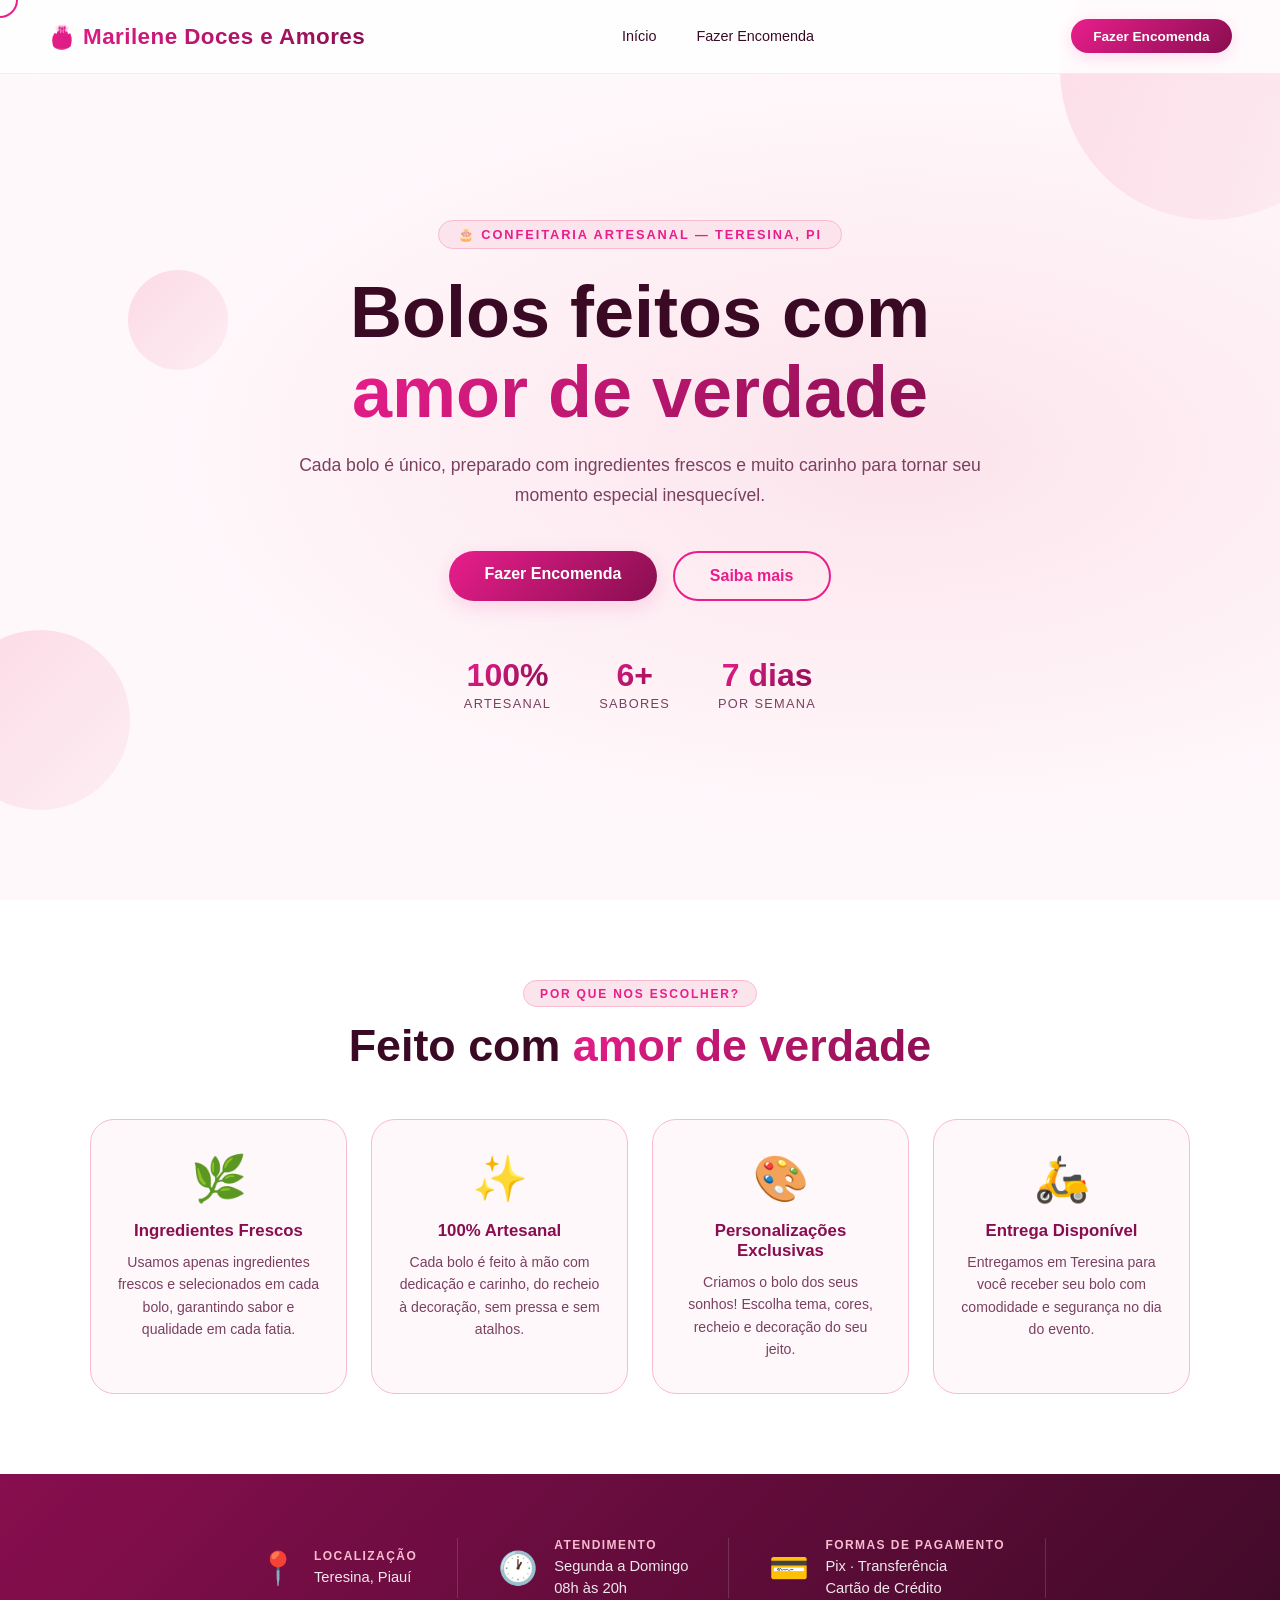
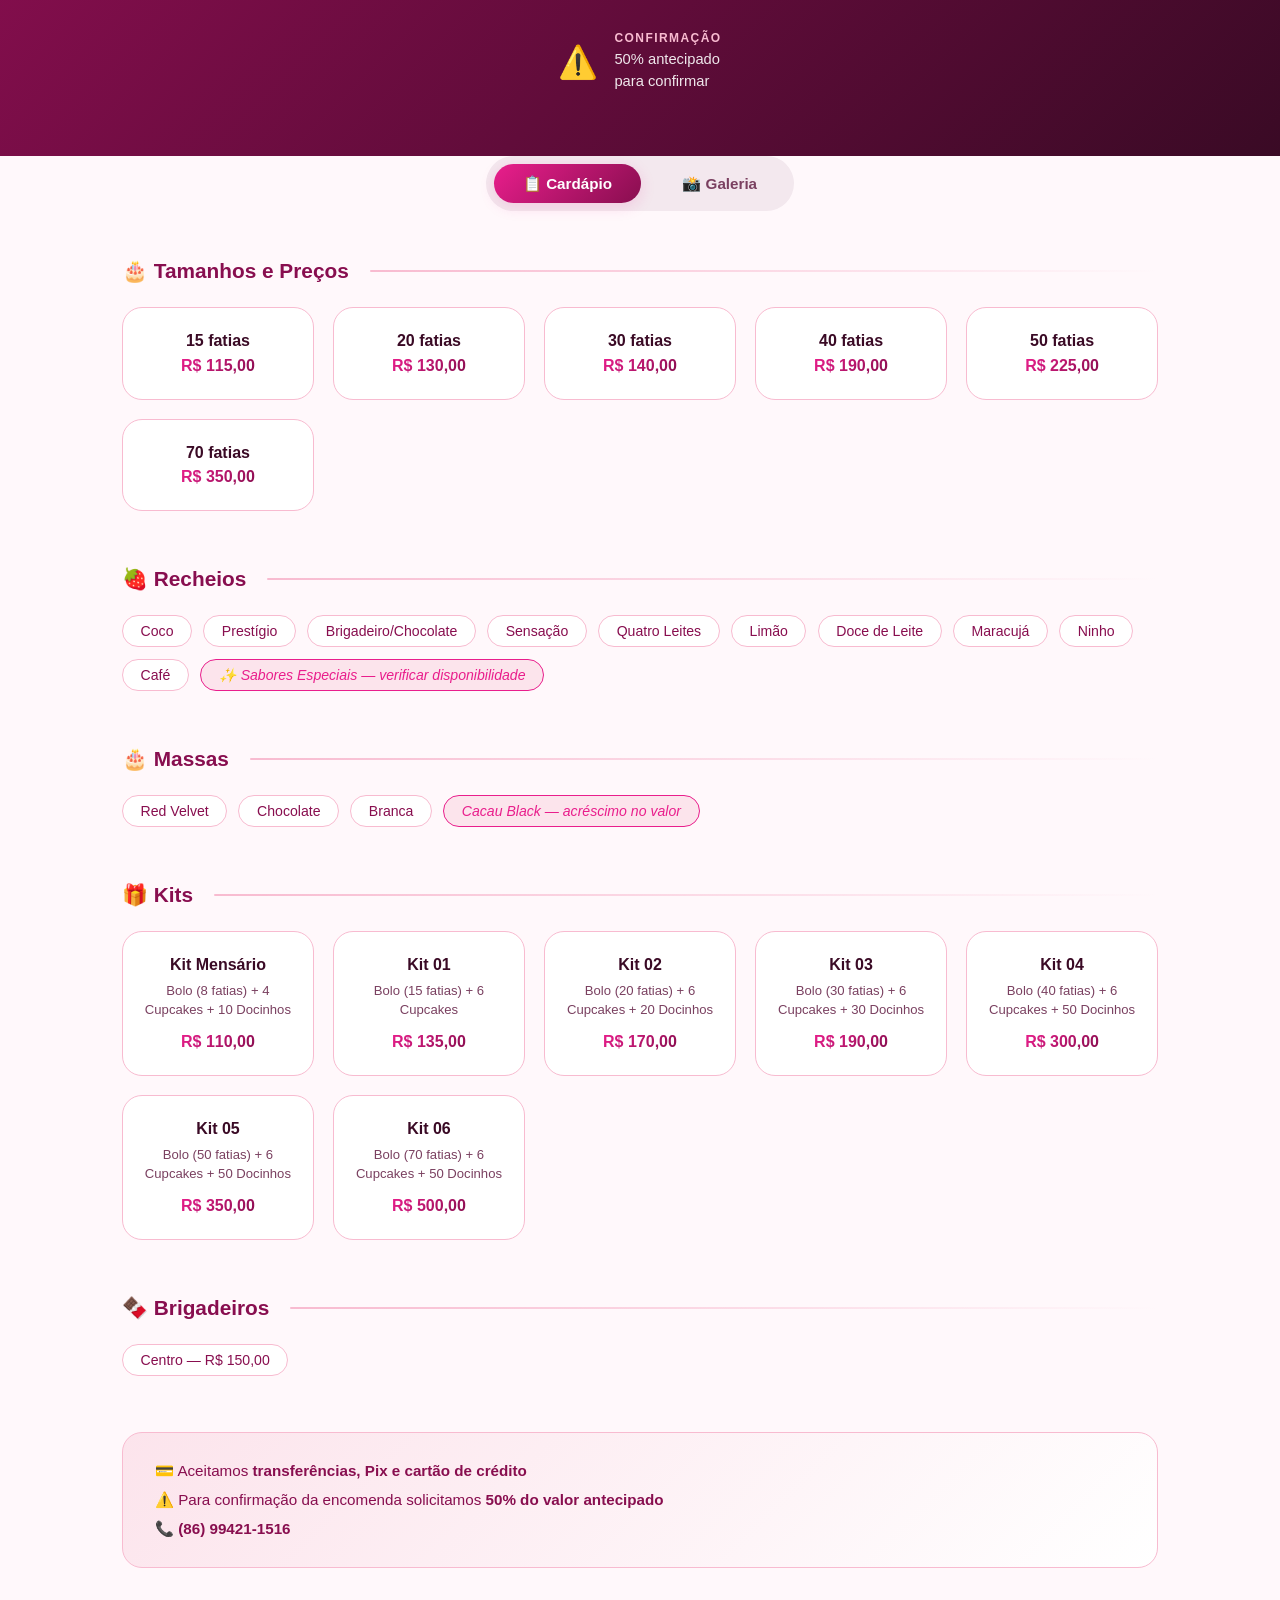
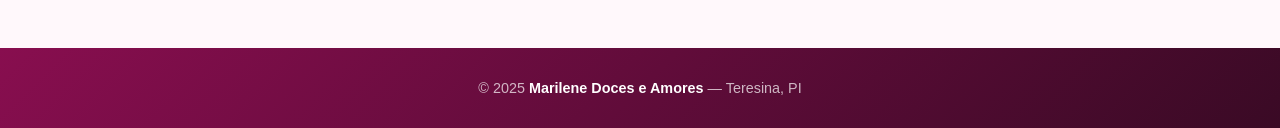
==== index.html @ c903c0bf "subir" ====
<!DOCTYPE html>
<html lang="pt-BR">
<head>
  <meta charset="UTF-8">
  <meta name="viewport" content="width=device-width, initial-scale=1.0">
  <title>Marilene Doces e Amores</title>
  <link rel="stylesheet" href="css/style.css">
</head>
<body>

  <!-- NAV -->
  <nav>
    <div class="logo">🎂 Marilene Doces e Amores</div>
    <ul>
      <li><a href="index.html">Início</a></li>
      <li><a href="encomenda.html">Fazer Encomenda</a></li>
    </ul>
    <a href="encomenda.html" class="nav-btn">Fazer Encomenda</a>
  </nav>

  <!-- HERO -->
  <section id="inicio">
    <div class="hero-bg"></div>
    <div class="bolha bolha-1"></div>
    <div class="bolha bolha-2"></div>
    <div class="bolha bolha-3"></div>

    <div class="hero-content">
      <span class="hero-tag">🎂 Confeitaria Artesanal — Teresina, PI</span>
      <h1>Bolos feitos com<br><span>amor de verdade</span></h1>
      <p>Cada bolo é único, preparado com ingredientes frescos e muito carinho para tornar seu momento especial inesquecível.</p>

      <div class="hero-btns">
        <a href="encomenda.html" class="btn-primario">Fazer Encomenda</a>
        <a href="#diferenciais" class="btn-secundario">Saiba mais</a>
      </div>

      <div class="hero-stats">
        <div class="stat">
          <strong>100%</strong>
          <span>Artesanal</span>
        </div>
        <div class="stat">
          <strong>6+</strong>
          <span>Sabores</span>
        </div>
        <div class="stat">
          <strong>7 dias</strong>
          <span>por semana</span>
        </div>
      </div>
    </div>
  </section>

  <!-- DIFERENCIAIS -->
  <section id="diferenciais">
    <div class="secao-topo revelar">
      <span class="secao-label">Por que nos escolher?</span>
      <h2>Feito com <span>amor de verdade</span></h2>
    </div>

    <div class="diferenciais-grid">
      <div class="diferencial-card revelar">
        <div class="diferencial-icone">🌿</div>
        <h3>Ingredientes Frescos</h3>
        <p>Usamos apenas ingredientes frescos e selecionados em cada bolo, garantindo sabor e qualidade em cada fatia.</p>
      </div>
      <div class="diferencial-card revelar">
        <div class="diferencial-icone">✨</div>
        <h3>100% Artesanal</h3>
        <p>Cada bolo é feito à mão com dedicação e carinho, do recheio à decoração, sem pressa e sem atalhos.</p>
      </div>
      <div class="diferencial-card revelar">
        <div class="diferencial-icone">🎨</div>
        <h3>Personalizações Exclusivas</h3>
        <p>Criamos o bolo dos seus sonhos! Escolha tema, cores, recheio e decoração do seu jeito.</p>
      </div>
      <div class="diferencial-card revelar">
        <div class="diferencial-icone">🛵</div>
        <h3>Entrega Disponível</h3>
        <p>Entregamos em Teresina para você receber seu bolo com comodidade e segurança no dia do evento.</p>
      </div>
    </div>
  </section>

  <!-- INFO DA LOJA -->
  <section id="info-loja">
    <div class="info-loja-container revelar">

      <div class="info-bloco">
        <div class="info-icone">📍</div>
        <div>
          <h4>Localização</h4>
          <p>Teresina, Piauí</p>
        </div>
      </div>

      <div class="info-divisor"></div>

      <div class="info-bloco">
        <div class="info-icone">🕐</div>
        <div>
          <h4>Atendimento</h4>
          <p>Segunda a Domingo</p>
          <p>08h às 20h</p>
        </div>
      </div>

      <div class="info-divisor"></div>

      <div class="info-bloco">
        <div class="info-icone">💳</div>
        <div>
          <h4>Formas de Pagamento</h4>
          <p>Pix · Transferência</p>
          <p>Cartão de Crédito</p>
        </div>
      </div>

      <div class="info-divisor"></div>

      <div class="info-bloco">
        <div class="info-icone">⚠️</div>
        <div>
          <h4>Confirmação</h4>
          <p>50% antecipado</p>
          <p>para confirmar</p>
        </div>
      </div>

    </div>
  </section>

  <!-- ABAS: CARDÁPIO E GALERIA -->
  <div id="conteudo">

    <div class="abas revelar">
      <button class="aba-btn ativa" onclick="mostrarAba('cardapio', event)">📋 Cardápio</button>
      <button class="aba-btn" onclick="mostrarAba('galeria', event)">📸 Galeria</button>
    </div>

    <!-- ABA CARDÁPIO -->
    <div id="cardapio" class="aba-conteudo ativa">

      <!-- TAMANHOS -->
      <div class="secao-cardapio revelar">
        <h3 class="secao-titulo">🎂 Tamanhos e Preços</h3>
        <div class="cards">
          <div class="card revelar">
            <h3>15 fatias</h3>
            <span>R$ 115,00</span>
          </div>
          <div class="card revelar">
            <h3>20 fatias</h3>
            <span>R$ 130,00</span>
          </div>
          <div class="card revelar">
            <h3>30 fatias</h3>
            <span>R$ 140,00</span>
          </div>
          <div class="card revelar">
            <h3>40 fatias</h3>
            <span>R$ 190,00</span>
          </div>
          <div class="card revelar">
            <h3>50 fatias</h3>
            <span>R$ 225,00</span>
          </div>
          <div class="card revelar">
            <h3>70 fatias</h3>
            <span>R$ 350,00</span>
          </div>
        </div>
      </div>

      <!-- RECHEIOS -->
      <div class="secao-cardapio revelar">
        <h3 class="secao-titulo">🍓 Recheios</h3>
        <div class="lista-grid">
          <span class="item-lista">Coco</span>
          <span class="item-lista">Prestígio</span>
          <span class="item-lista">Brigadeiro/Chocolate</span>
          <span class="item-lista">Sensação</span>
          <span class="item-lista">Quatro Leites</span>
          <span class="item-lista">Limão</span>
          <span class="item-lista">Doce de Leite</span>
          <span class="item-lista">Maracujá</span>
          <span class="item-lista">Ninho</span>
          <span class="item-lista">Café</span>
          <span class="item-lista destaque">✨ Sabores Especiais — verificar disponibilidade</span>
        </div>
      </div>

      <!-- MASSAS -->
      <div class="secao-cardapio revelar">
        <h3 class="secao-titulo">🎂 Massas</h3>
        <div class="lista-grid">
          <span class="item-lista">Red Velvet</span>
          <span class="item-lista">Chocolate</span>
          <span class="item-lista">Branca</span>
          <span class="item-lista destaque">Cacau Black — acréscimo no valor</span>
        </div>
      </div>

      <!-- KITS -->
      <div class="secao-cardapio revelar">
        <h3 class="secao-titulo">🎁 Kits</h3>
        <div class="cards">
          <div class="card revelar">
            <h3>Kit Mensário</h3>
            <p>Bolo (8 fatias) + 4 Cupcakes + 10 Docinhos</p>
            <span>R$ 110,00</span>
          </div>
          <div class="card revelar">
            <h3>Kit 01</h3>
            <p>Bolo (15 fatias) + 6 Cupcakes</p>
            <span>R$ 135,00</span>
          </div>
          <div class="card revelar">
            <h3>Kit 02</h3>
            <p>Bolo (20 fatias) + 6 Cupcakes + 20 Docinhos</p>
            <span>R$ 170,00</span>
          </div>
          <div class="card revelar">
            <h3>Kit 03</h3>
            <p>Bolo (30 fatias) + 6 Cupcakes + 30 Docinhos</p>
            <span>R$ 190,00</span>
          </div>
          <div class="card revelar">
            <h3>Kit 04</h3>
            <p>Bolo (40 fatias) + 6 Cupcakes + 50 Docinhos</p>
            <span>R$ 300,00</span>
          </div>
          <div class="card revelar">
            <h3>Kit 05</h3>
            <p>Bolo (50 fatias) + 6 Cupcakes + 50 Docinhos</p>
            <span>R$ 350,00</span>
          </div>
          <div class="card revelar">
            <h3>Kit 06</h3>
            <p>Bolo (70 fatias) + 6 Cupcakes + 50 Docinhos</p>
            <span>R$ 500,00</span>
          </div>
        </div>
      </div>

      <!-- BRIGADEIROS -->
      <div class="secao-cardapio revelar">
        <h3 class="secao-titulo">🍫 Brigadeiros</h3>
        <div class="lista-grid">
          <span class="item-lista">Centro — R$ 150,00</span>
        </div>
      </div>

      <!-- PAGAMENTO -->
      <div class="info-pagamento revelar">
        <p>💳 Aceitamos <strong>transferências, Pix e cartão de crédito</strong></p>
        <p>⚠️ Para confirmação da encomenda solicitamos <strong>50% do valor antecipado</strong></p>
        <p>📞 <strong>(86) 99421-1516</strong></p>
      </div>

    </div>
    <!-- FIM ABA CARDÁPIO -->

    <!-- ABA GALERIA -->
    <div id="galeria" class="aba-conteudo">
      <div class="galeria-grid">
        <img src="img/bolo1.jpg" alt="Bolo 1">
        <img src="img/bolo2.jpg" alt="Bolo 2">
        <img src="img/bolo3.jpg" alt="Bolo 3">
        <img src="img/bolo4.jpg" alt="Bolo 4">
        <img src="img/bolo5.jpg" alt="Bolo 5">
        <img src="img/bolo6.jpg" alt="Bolo 6">
      </div>
    </div>
    <!-- FIM ABA GALERIA -->

  </div>
  <!-- FIM CONTEUDO -->

  <!-- RODAPÉ -->
  <footer>
    <p>© 2025 <strong>Marilene Doces e Amores</strong> — Teresina, PI</p>
  </footer>

  <script src="js/script.js"></script>
</body>
</html>
---- css/style.css ----
/* ================================
   RESET E BASE
================================ */
* {
  margin: 0;
  padding: 0;
  box-sizing: border-box;
}

:root {
  --rosa:        #e91e8c;
  --rosa-claro:  #f8bbd0;
  --rosa-suave:  #fce4ec;
  --rosa-escuro: #880e4f;
  --branco:      #ffffff;
  --creme:       #fff8fb;
  --cinza:       #f3e8ee;
  --texto:       #3a0a25;
  --sombra:      rgba(233, 30, 140, 0.15);
}

html {
  scroll-behavior: smooth;
}

body {
  font-family: 'Segoe UI', sans-serif;
  background: var(--creme);
  color: var(--texto);
  overflow-x: hidden;
}

/* ================================
   CURSOR PERSONALIZADO
================================ */
body {
  cursor: none;
}

.cursor {
  width: 12px;
  height: 12px;
  background: var(--rosa);
  border-radius: 50%;
  position: fixed;
  pointer-events: none;
  z-index: 9999;
  transition: transform 0.15s ease;
}

.cursor-anel {
  width: 36px;
  height: 36px;
  border: 2px solid var(--rosa);
  border-radius: 50%;
  position: fixed;
  pointer-events: none;
  z-index: 9998;
  transition: all 0.12s ease;
  transform: translate(-50%, -50%);
}

/* ================================
   NAV
================================ */
nav {
  position: fixed;
  top: 0; left: 0; right: 0;
  z-index: 1000;
  display: flex;
  justify-content: space-between;
  align-items: center;
  padding: 1.2rem 3rem;
  background: rgba(255, 255, 255, 0.85);
  backdrop-filter: blur(16px);
  border-bottom: 1px solid rgba(233, 30, 140, 0.1);
  transition: all 0.4s ease;
}

nav.scrolled {
  padding: 0.8rem 3rem;
  box-shadow: 0 4px 30px var(--sombra);
}

.logo {
  font-size: 1.4rem;
  font-weight: 800;
  background: linear-gradient(135deg, var(--rosa), var(--rosa-escuro));
  -webkit-background-clip: text;
  -webkit-text-fill-color: transparent;
  letter-spacing: 0.02em;
}

nav ul {
  list-style: none;
  display: flex;
  gap: 2.5rem;
  align-items: center;
}

nav ul a {
  text-decoration: none;
  color: var(--texto);
  font-size: 0.9rem;
  font-weight: 500;
  position: relative;
  transition: color 0.3s;
}

nav ul a::after {
  content: '';
  position: absolute;
  bottom: -4px;
  left: 0;
  width: 0;
  height: 2px;
  background: var(--rosa);
  border-radius: 2px;
  transition: width 0.3s ease;
}

nav ul a:hover { color: var(--rosa); }
nav ul a:hover::after { width: 100%; }

.nav-btn {
  background: linear-gradient(135deg, var(--rosa), var(--rosa-escuro));
  color: #fff;
  border: none;
  padding: 0.6rem 1.4rem;
  border-radius: 50px;
  font-size: 0.85rem;
  font-weight: 600;
  cursor: pointer;
  text-decoration: none;
  transition: all 0.3s ease;
  box-shadow: 0 4px 15px var(--sombra);
}

.nav-btn:hover {
  transform: translateY(-2px);
  box-shadow: 0 8px 25px var(--sombra);
}

/* ================================
   HERO
================================ */
#inicio {
  min-height: 100vh;
  display: flex;
  align-items: center;
  justify-content: center;
  text-align: center;
  padding: 6rem 2rem 4rem;
  position: relative;
  overflow: hidden;
}

.hero-bg {
  position: absolute;
  inset: 0;
  background: radial-gradient(ellipse at 70% 50%, #fce4ec 0%, var(--creme) 60%);
  z-index: 0;
}

/* bolhas decorativas */
.bolha {
  position: absolute;
  border-radius: 50%;
  background: linear-gradient(135deg, var(--rosa-claro), var(--rosa-suave));
  opacity: 0.5;
  animation: flutuar 6s ease-in-out infinite;
}

.bolha-1 { width: 300px; height: 300px; top: -80px; right: -80px; animation-delay: 0s; }
.bolha-2 { width: 180px; height: 180px; bottom: 10%; left: -50px; animation-delay: 2s; }
.bolha-3 { width: 100px; height: 100px; top: 30%; left: 10%; animation-delay: 4s; }

@keyframes flutuar {
  0%, 100% { transform: translateY(0px) scale(1); }
  50% { transform: translateY(-20px) scale(1.05); }
}

.hero-content {
  position: relative;
  z-index: 2;
  max-width: 700px;
}

.hero-tag {
  display: inline-block;
  background: var(--rosa-suave);
  color: var(--rosa);
  font-size: 0.8rem;
  font-weight: 700;
  letter-spacing: 0.15em;
  text-transform: uppercase;
  padding: 0.4rem 1.2rem;
  border-radius: 50px;
  margin-bottom: 1.5rem;
  border: 1px solid var(--rosa-claro);
}

.hero-content h1 {
  font-size: clamp(2.5rem, 6vw, 4.5rem);
  font-weight: 900;
  line-height: 1.1;
  color: var(--texto);
  margin-bottom: 1.2rem;
}

.hero-content h1 span {
  background: linear-gradient(135deg, var(--rosa), var(--rosa-escuro));
  -webkit-background-clip: text;
  -webkit-text-fill-color: transparent;
}

.hero-content p {
  font-size: 1.1rem;
  color: #7a4060;
  margin-bottom: 2.5rem;
  line-height: 1.7;
}

.hero-btns {
  display: flex;
  gap: 1rem;
  justify-content: center;
  flex-wrap: wrap;
}

.btn-primario {
  background: linear-gradient(135deg, var(--rosa), var(--rosa-escuro));
  color: #fff;
  padding: 0.9rem 2.2rem;
  border-radius: 50px;
  font-size: 1rem;
  font-weight: 700;
  text-decoration: none;
  border: none;
  cursor: pointer;
  transition: all 0.3s ease;
  box-shadow: 0 6px 20px var(--sombra);
  display: inline-block;
}

.btn-primario:hover {
  transform: translateY(-3px);
  box-shadow: 0 12px 30px var(--sombra);
}

.btn-secundario {
  background: transparent;
  color: var(--rosa);
  padding: 0.9rem 2.2rem;
  border-radius: 50px;
  font-size: 1rem;
  font-weight: 700;
  text-decoration: none;
  border: 2px solid var(--rosa);
  cursor: pointer;
  transition: all 0.3s ease;
  display: inline-block;
}

.btn-secundario:hover {
  background: var(--rosa-suave);
  transform: translateY(-3px);
}

/* contador hero */
.hero-stats {
  display: flex;
  justify-content: center;
  gap: 3rem;
  margin-top: 3.5rem;
  flex-wrap: wrap;
}

.stat {
  text-align: center;
}

.stat strong {
  display: block;
  font-size: 2rem;
  font-weight: 900;
  background: linear-gradient(135deg, var(--rosa), var(--rosa-escuro));
  -webkit-background-clip: text;
  -webkit-text-fill-color: transparent;
}

.stat span {
  font-size: 0.8rem;
  color: #7a4060;
  text-transform: uppercase;
  letter-spacing: 0.1em;
}

/* ================================
   SEÇÃO GERAL
================================ */
section {
  padding: 5rem 2rem;
}

.secao-topo {
  text-align: center;
  margin-bottom: 3rem;
}

.secao-label {
  display: inline-block;
  background: var(--rosa-suave);
  color: var(--rosa);
  font-size: 0.75rem;
  font-weight: 700;
  letter-spacing: 0.15em;
  text-transform: uppercase;
  padding: 0.35rem 1rem;
  border-radius: 50px;
  margin-bottom: 0.8rem;
  border: 1px solid var(--rosa-claro);
}

.secao-topo h2 {
  font-size: clamp(1.8rem, 4vw, 2.8rem);
  font-weight: 900;
  color: var(--texto);
}

.secao-topo h2 span {
  background: linear-gradient(135deg, var(--rosa), var(--rosa-escuro));
  -webkit-background-clip: text;
  -webkit-text-fill-color: transparent;
}

/* ================================
   ABAS
================================ */
#conteudo {
  max-width: 1100px;
  margin: 0 auto;
  padding: 0 2rem 5rem;
}

.abas {
  display: flex;
  justify-content: center;
  gap: 0.8rem;
  margin-bottom: 3rem;
  background: var(--cinza);
  padding: 0.5rem;
  border-radius: 50px;
  width: fit-content;
  margin-left: auto;
  margin-right: auto;
}

.aba-btn {
  background: transparent;
  border: none;
  color: #7a4060;
  padding: 0.65rem 1.8rem;
  border-radius: 50px;
  font-size: 0.95rem;
  font-weight: 600;
  cursor: pointer;
  font-family: 'Segoe UI', sans-serif;
  transition: all 0.35s ease;
}

.aba-btn.ativa {
  background: linear-gradient(135deg, var(--rosa), var(--rosa-escuro));
  color: #fff;
  box-shadow: 0 4px 15px var(--sombra);
}

.aba-btn:hover:not(.ativa) {
  background: var(--rosa-suave);
  color: var(--rosa);
}

.aba-conteudo { display: none; }
.aba-conteudo.ativa { display: block; animation: fadeIn 0.4s ease; }

@keyframes fadeIn {
  from { opacity: 0; transform: translateY(10px); }
  to   { opacity: 1; transform: translateY(0); }
}

/* ================================
   SEÇÕES DO CARDÁPIO
================================ */
.secao-cardapio {
  margin-bottom: 3.5rem;
}

.secao-titulo {
  font-size: 1.3rem;
  font-weight: 800;
  color: var(--rosa-escuro);
  margin-bottom: 1.5rem;
  display: flex;
  align-items: center;
  gap: 0.5rem;
}

.secao-titulo::after {
  content: '';
  flex: 1;
  height: 2px;
  background: linear-gradient(to right, var(--rosa-claro), transparent);
  margin-left: 0.8rem;
  border-radius: 2px;
}

/* CARDS */
.cards {
  display: grid;
  grid-template-columns: repeat(auto-fill, minmax(180px, 1fr));
  gap: 1.2rem;
}

.card {
  background: var(--branco);
  border: 1.5px solid var(--rosa-claro);
  border-radius: 20px;
  padding: 1.5rem 1.2rem;
  text-align: center;
  cursor: default;
  transition: all 0.35s ease;
  position: relative;
  overflow: hidden;
}

.card::before {
  content: '';
  position: absolute;
  top: 0; left: 0; right: 0;
  height: 3px;
  background: linear-gradient(135deg, var(--rosa), var(--rosa-escuro));
  transform: scaleX(0);
  transition: transform 0.35s ease;
}

.card:hover {
  transform: translateY(-6px);
  box-shadow: 0 16px 40px var(--sombra);
  border-color: var(--rosa);
}

.card:hover::before { transform: scaleX(1); }

.card h3 {
  font-size: 1rem;
  font-weight: 700;
  color: var(--texto);
  margin-bottom: 0.4rem;
}

.card p {
  font-size: 0.82rem;
  color: #7a4060;
  margin-bottom: 0.8rem;
  line-height: 1.5;
}

.card span {
  background: linear-gradient(135deg, var(--rosa), var(--rosa-escuro));
  -webkit-background-clip: text;
  -webkit-text-fill-color: transparent;
  font-weight: 800;
  font-size: 1rem;
}

/* LISTA (recheios/massas) */
.lista-grid {
  display: flex;
  flex-wrap: wrap;
  gap: 0.7rem;
}

.item-lista {
  background: var(--branco);
  border: 1.5px solid var(--rosa-claro);
  color: var(--rosa-escuro);
  padding: 0.45rem 1.1rem;
  border-radius: 50px;
  font-size: 0.88rem;
  font-weight: 500;
  transition: all 0.3s ease;
  cursor: default;
}

.item-lista:hover {
  background: linear-gradient(135deg, var(--rosa), var(--rosa-escuro));
  color: #fff;
  border-color: transparent;
  transform: translateY(-2px);
  box-shadow: 0 4px 12px var(--sombra);
}

.item-lista.destaque {
  background: var(--rosa-suave);
  border-color: var(--rosa);
  color: var(--rosa);
  font-style: italic;
}

/* PAGAMENTO */
.info-pagamento {
  background: linear-gradient(135deg, var(--rosa-suave), #fff);
  border: 1.5px solid var(--rosa-claro);
  border-radius: 20px;
  padding: 1.8rem 2rem;
  display: flex;
  flex-direction: column;
  gap: 0.7rem;
}

.info-pagamento p {
  font-size: 0.95rem;
  color: var(--rosa-escuro);
}

/* GALERIA */
.galeria-grid {
  display: grid;
  grid-template-columns: repeat(3, 1fr);
  gap: 1rem;
}

.galeria-grid img {
  width: 100%;
  border-radius: 16px;
  object-fit: cover;
  height: 220px;
  border: 2px solid var(--rosa-claro);
  transition: all 0.4s ease;
  filter: brightness(0.97);
}

.galeria-grid img:hover {
  transform: scale(1.04);
  box-shadow: 0 12px 32px var(--sombra);
  filter: brightness(1.04);
}

/* ================================
   RODAPÉ
================================ */
footer {
  background: linear-gradient(135deg, var(--rosa-escuro), #3a0a25);
  color: rgba(255,255,255,0.7);
  text-align: center;
  padding: 2rem;
  font-size: 0.9rem;
}

footer strong { color: #fff; }

/* ================================
   PÁGINA ENCOMENDA
================================ */
#encomenda {
  padding: 7rem 2rem 4rem;
  min-height: 100vh;
  max-width: 650px;
  margin: 0 auto;
}

#encomenda h2 {
  font-size: 2.2rem;
  font-weight: 900;
  color: var(--texto);
  margin-bottom: 0.5rem;
}

#encomenda h2 span {
  background: linear-gradient(135deg, var(--rosa), var(--rosa-escuro));
  -webkit-background-clip: text;
  -webkit-text-fill-color: transparent;
}

.encomenda-subtitulo {
  color: #7a4060;
  margin-bottom: 2.5rem;
  font-size: 1rem;
}

/* TIPO BOTÕES */
.opcoes-tipo {
  display: flex;
  gap: 0.8rem;
  flex-wrap: wrap;
}

.tipo-btn {
  background: var(--branco);
  border: 2px solid var(--rosa-claro);
  color: var(--rosa-escuro);
  padding: 0.65rem 1.4rem;
  border-radius: 50px;
  font-size: 0.95rem;
  font-weight: 600;
  cursor: pointer;
  font-family: 'Segoe UI', sans-serif;
  transition: all 0.3s ease;
}

.tipo-btn.ativo {
  background: linear-gradient(135deg, var(--rosa), var(--rosa-escuro));
  color: #fff;
  border-color: transparent;
  box-shadow: 0 6px 18px var(--sombra);
  transform: translateY(-2px);
}

.tipo-btn:hover:not(.ativo) {
  border-color: var(--rosa);
  color: var(--rosa);
  transform: translateY(-2px);
}

/* GRUPO FORM */
.form-grupo {
  display: flex;
  flex-direction: column;
  gap: 0.5rem;
  margin-bottom: 1.4rem;
}

.form-grupo label {
  font-size: 0.88rem;
  font-weight: 700;
  color: var(--rosa-escuro);
  text-transform: uppercase;
  letter-spacing: 0.08em;
}

.form-grupo select,
.form-grupo textarea {
  padding: 0.85rem 1.1rem;
  border: 2px solid var(--rosa-claro);
  border-radius: 14px;
  font-size: 0.95rem;
  font-family: 'Segoe UI', sans-serif;
  background: var(--branco);
  color: var(--texto);
  outline: none;
  transition: all 0.3s ease;
  appearance: none;
}

.form-grupo select:focus,
.form-grupo textarea:focus {
  border-color: var(--rosa);
  box-shadow: 0 0 0 4px rgba(233, 30, 140, 0.1);
}

.form-grupo select {
  background-image: url("data:image/svg+xml,%3Csvg xmlns='http://www.w3.org/2000/svg' width='12' height='8' viewBox='0 0 12 8'%3E%3Cpath fill='%23e91e8c' d='M6 8L0 0h12z'/%3E%3C/svg%3E");
  background-repeat: no-repeat;
  background-position: right 1rem center;
  padding-right: 2.5rem;
  cursor: pointer;
}

/* OPCIONAIS */
.opcionais-grid {
  display: flex;
  flex-wrap: wrap;
  gap: 0.7rem;
}

.opcional-item {
  display: flex;
  align-items: center;
  gap: 0.4rem;
  background: var(--branco);
  border: 2px solid var(--rosa-claro);
  padding: 0.5rem 1rem;
  border-radius: 50px;
  cursor: pointer;
  font-size: 0.88rem;
  color: var(--rosa-escuro);
  font-weight: 500;
  transition: all 0.3s ease;
  user-select: none;
}

.opcional-item:has(input:checked) {
  background: linear-gradient(135deg, var(--rosa), var(--rosa-escuro));
  color: #fff;
  border-color: transparent;
  box-shadow: 0 4px 12px var(--sombra);
}

.opcional-item input { display: none; }

/* SEÇÃO PEDIDO */
.secao-pedido {
  background: var(--branco);
  border: 1.5px solid var(--rosa-claro);
  border-radius: 20px;
  padding: 1.8rem;
  margin-bottom: 1.5rem;
  animation: fadeIn 0.4s ease;
}

/* BOTÃO WHATSAPP */
.btn-whatsapp {
  background: linear-gradient(135deg, #25D366, #128C7E);
  color: #fff;
  border: none;
  padding: 1.1rem 2rem;
  border-radius: 50px;
  font-size: 1.05rem;
  font-weight: 700;
  cursor: pointer;
  font-family: 'Segoe UI', sans-serif;
  width: 100%;
  transition: all 0.3s ease;
  box-shadow: 0 6px 20px rgba(37, 211, 102, 0.35);
  letter-spacing: 0.02em;
}

.btn-whatsapp:hover {
  transform: translateY(-3px);
  box-shadow: 0 12px 30px rgba(37, 211, 102, 0.45);
}

/* ================================
   ANIMAÇÕES DE ENTRADA
================================ */
.revelar {
  opacity: 0;
  transform: translateY(30px);
  transition: opacity 0.6s ease, transform 0.6s ease;
}

.revelar.visivel {
  opacity: 1;
  transform: translateY(0);
}


/* ================================
   DIFERENCIAIS
================================ */
#diferenciais {
  background: var(--branco);
  padding: 5rem 2rem;
}

.diferenciais-grid {
  display: grid;
  grid-template-columns: repeat(auto-fit, minmax(220px, 1fr));
  gap: 1.5rem;
  max-width: 1100px;
  margin: 0 auto;
}

.diferencial-card {
  background: var(--creme);
  border: 1.5px solid var(--rosa-claro);
  border-radius: 24px;
  padding: 2rem 1.5rem;
  text-align: center;
  transition: all 0.35s ease;
  position: relative;
  overflow: hidden;
}

.diferencial-card::after {
  content: '';
  position: absolute;
  inset: 0;
  background: linear-gradient(135deg, var(--rosa-suave), transparent);
  opacity: 0;
  transition: opacity 0.35s ease;
  border-radius: 24px;
}

.diferencial-card:hover {
  transform: translateY(-8px);
  box-shadow: 0 20px 50px var(--sombra);
  border-color: var(--rosa);
}

.diferencial-card:hover::after {
  opacity: 1;
}

.diferencial-icone {
  font-size: 2.8rem;
  margin-bottom: 1rem;
  display: block;
  position: relative;
  z-index: 1;
  transition: transform 0.3s ease;
}

.diferencial-card:hover .diferencial-icone {
  transform: scale(1.15) rotate(-5deg);
}

.diferencial-card h3 {
  font-size: 1.05rem;
  font-weight: 800;
  color: var(--rosa-escuro);
  margin-bottom: 0.6rem;
  position: relative;
  z-index: 1;
}

.diferencial-card p {
  font-size: 0.88rem;
  color: #7a4060;
  line-height: 1.6;
  position: relative;
  z-index: 1;
}

/* ================================
   INFO DA LOJA
================================ */
#info-loja {
  background: linear-gradient(135deg, var(--rosa-escuro), #3a0a25);
  padding: 3.5rem 2rem;
}

.info-loja-container {
  max-width: 1000px;
  margin: 0 auto;
  display: flex;
  align-items: center;
  justify-content: center;
  gap: 1rem;
  flex-wrap: wrap;
}

.info-bloco {
  display: flex;
  align-items: center;
  gap: 1rem;
  padding: 0.5rem 1.5rem;
  transition: transform 0.3s ease;
}

.info-bloco:hover {
  transform: translateY(-4px);
}

.info-icone {
  font-size: 2rem;
  flex-shrink: 0;
}

.info-bloco h4 {
  font-size: 0.75rem;
  text-transform: uppercase;
  letter-spacing: 0.12em;
  color: var(--rosa-claro);
  margin-bottom: 0.2rem;
  font-weight: 700;
}

.info-bloco p {
  font-size: 0.92rem;
  color: rgba(255, 255, 255, 0.9);
  line-height: 1.5;
}

.info-divisor {
  width: 1px;
  height: 60px;
  background: rgba(255, 255, 255, 0.15);
  flex-shrink: 0;
}

@media (max-width: 600px) {
  .info-divisor { display: none; }
  .info-bloco { width: 100%; justify-content: center; text-align: center; }
}
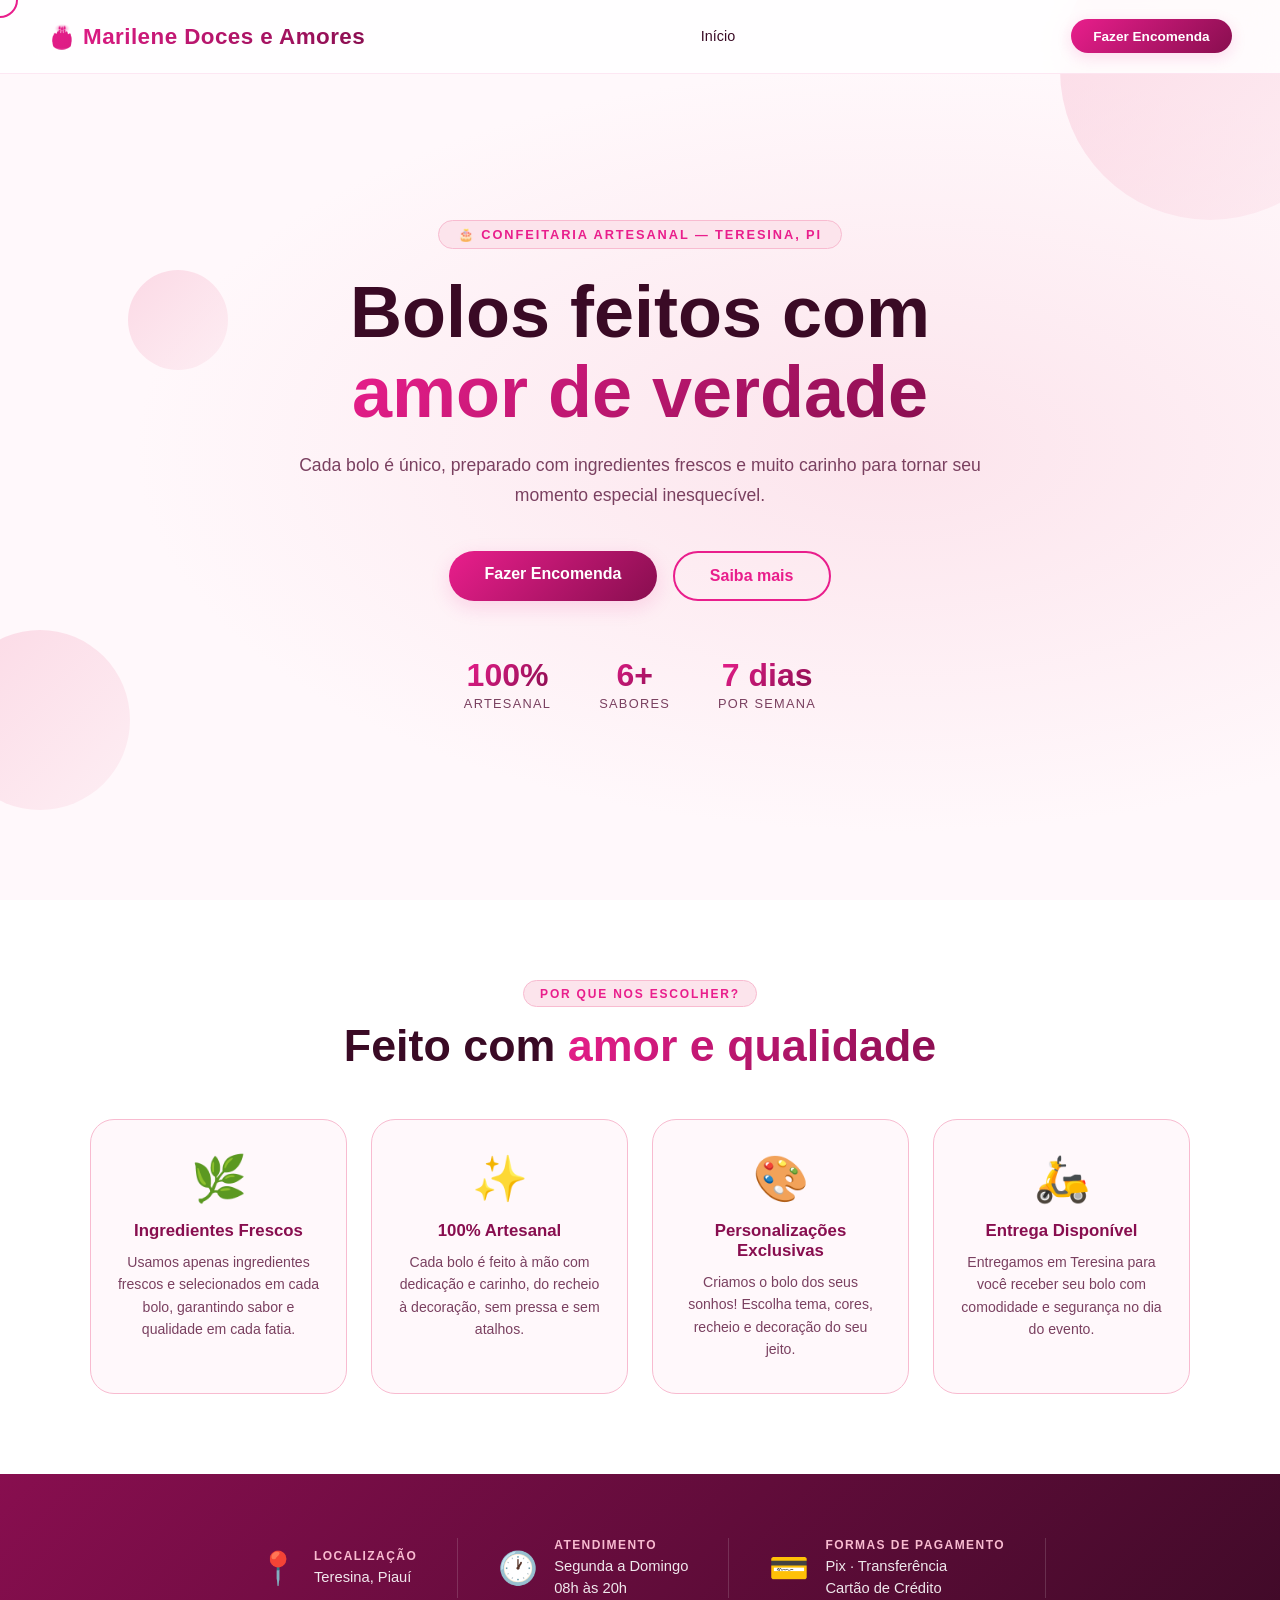
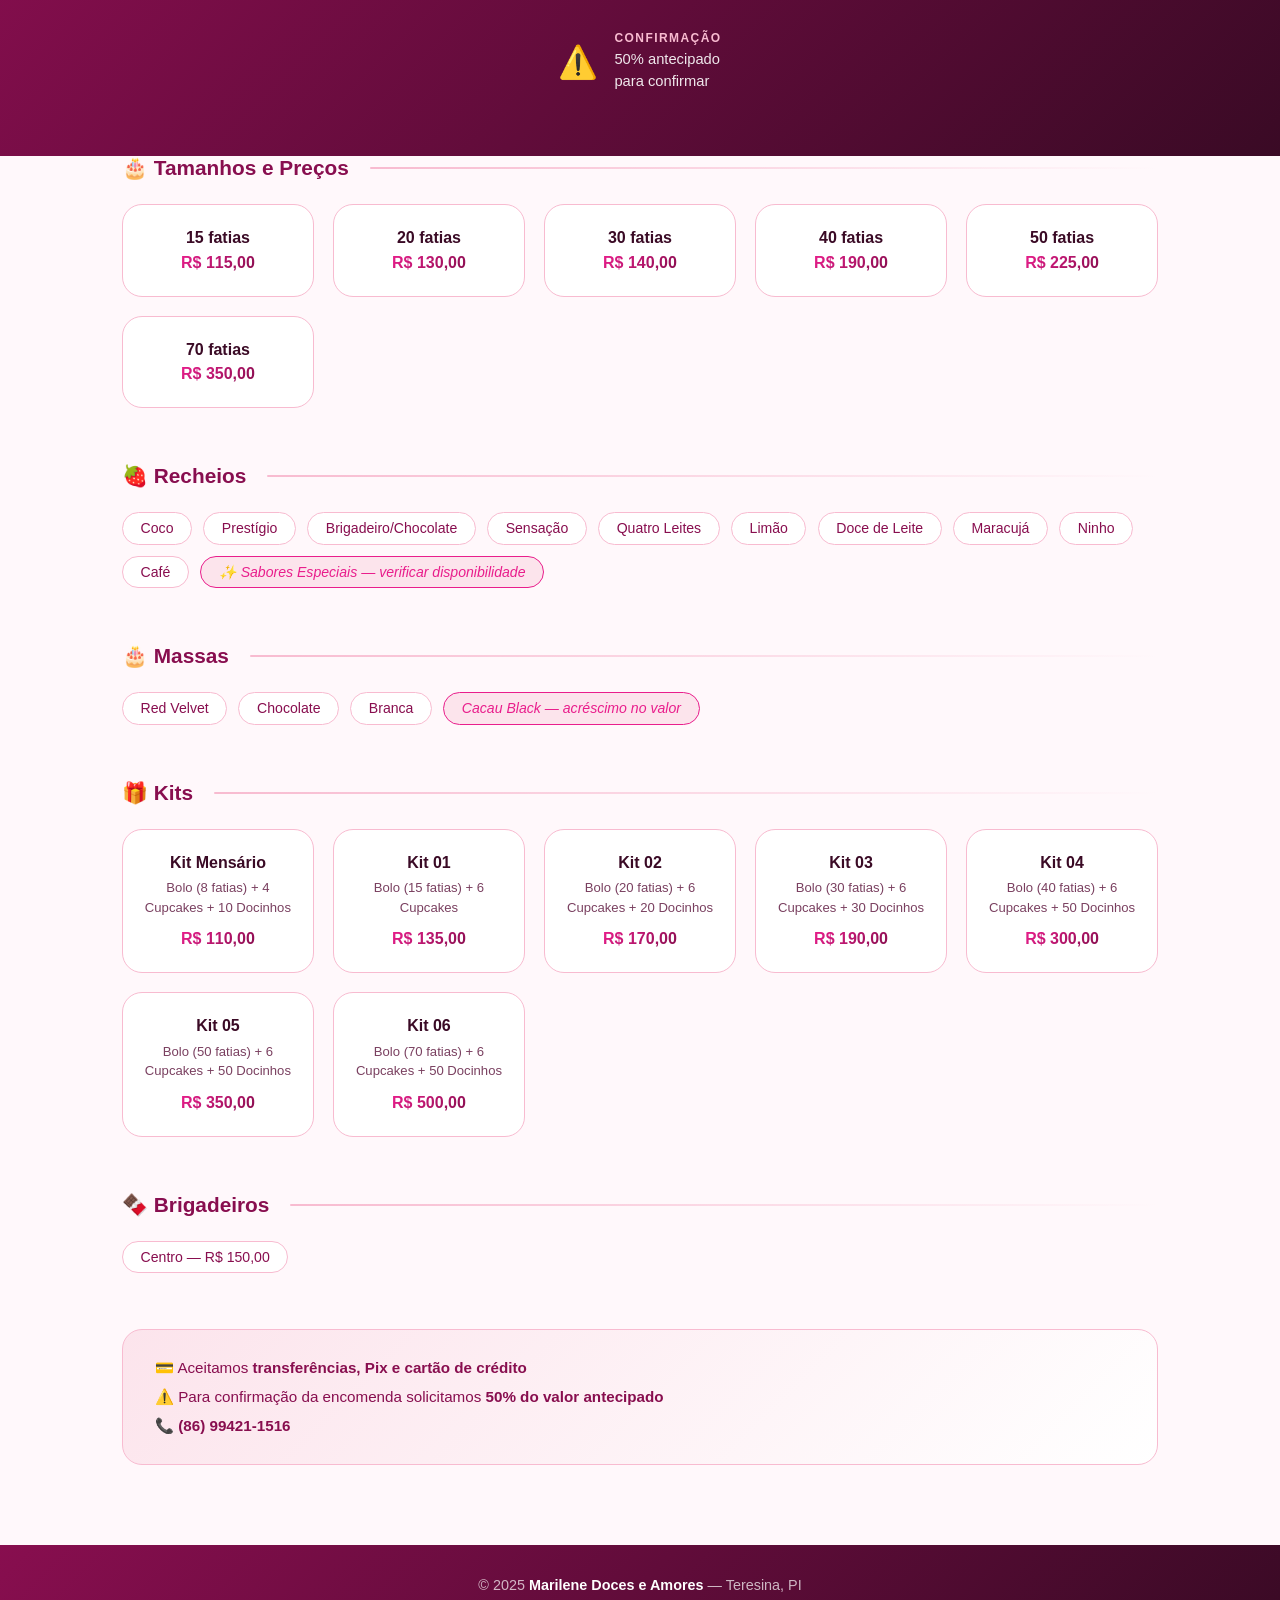
==== commit 8524212f: "subir mudanças" ====
--- a/index.html
+++ b/index.html
@@ -13,7 +13,6 @@
     <div class="logo">🎂 Marilene Doces e Amores</div>
     <ul>
       <li><a href="index.html">Início</a></li>
-      <li><a href="encomenda.html">Fazer Encomenda</a></li>
     </ul>
     <a href="encomenda.html" class="nav-btn">Fazer Encomenda</a>
   </nav>
@@ -56,7 +55,7 @@
   <section id="diferenciais">
     <div class="secao-topo revelar">
       <span class="secao-label">Por que nos escolher?</span>
-      <h2>Feito com <span>amor de verdade</span></h2>
+      <h2>Feito com <span>amor e qualidade</span></h2>
     </div>
 
     <div class="diferenciais-grid">
@@ -131,152 +130,121 @@
     </div>
   </section>
 
-  <!-- ABAS: CARDÁPIO E GALERIA -->
+  <!-- CARDÁPIO -->
   <div id="conteudo">
 
-    <div class="abas revelar">
-      <button class="aba-btn ativa" onclick="mostrarAba('cardapio', event)">📋 Cardápio</button>
-      <button class="aba-btn" onclick="mostrarAba('galeria', event)">📸 Galeria</button>
-    </div>
-
-    <!-- ABA CARDÁPIO -->
-    <div id="cardapio" class="aba-conteudo ativa">
-
-      <!-- TAMANHOS -->
-      <div class="secao-cardapio revelar">
-        <h3 class="secao-titulo">🎂 Tamanhos e Preços</h3>
-        <div class="cards">
-          <div class="card revelar">
-            <h3>15 fatias</h3>
-            <span>R$ 115,00</span>
-          </div>
-          <div class="card revelar">
-            <h3>20 fatias</h3>
-            <span>R$ 130,00</span>
-          </div>
-          <div class="card revelar">
-            <h3>30 fatias</h3>
-            <span>R$ 140,00</span>
-          </div>
-          <div class="card revelar">
-            <h3>40 fatias</h3>
-            <span>R$ 190,00</span>
-          </div>
-          <div class="card revelar">
-            <h3>50 fatias</h3>
-            <span>R$ 225,00</span>
-          </div>
-          <div class="card revelar">
-            <h3>70 fatias</h3>
-            <span>R$ 350,00</span>
-          </div>
-        </div>
-      </div>
-
-      <!-- RECHEIOS -->
-      <div class="secao-cardapio revelar">
-        <h3 class="secao-titulo">🍓 Recheios</h3>
-        <div class="lista-grid">
-          <span class="item-lista">Coco</span>
-          <span class="item-lista">Prestígio</span>
-          <span class="item-lista">Brigadeiro/Chocolate</span>
-          <span class="item-lista">Sensação</span>
-          <span class="item-lista">Quatro Leites</span>
-          <span class="item-lista">Limão</span>
-          <span class="item-lista">Doce de Leite</span>
-          <span class="item-lista">Maracujá</span>
-          <span class="item-lista">Ninho</span>
-          <span class="item-lista">Café</span>
-          <span class="item-lista destaque">✨ Sabores Especiais — verificar disponibilidade</span>
-        </div>
-      </div>
-
-      <!-- MASSAS -->
-      <div class="secao-cardapio revelar">
-        <h3 class="secao-titulo">🎂 Massas</h3>
-        <div class="lista-grid">
-          <span class="item-lista">Red Velvet</span>
-          <span class="item-lista">Chocolate</span>
-          <span class="item-lista">Branca</span>
-          <span class="item-lista destaque">Cacau Black — acréscimo no valor</span>
-        </div>
-      </div>
-
-      <!-- KITS -->
-      <div class="secao-cardapio revelar">
-        <h3 class="secao-titulo">🎁 Kits</h3>
-        <div class="cards">
-          <div class="card revelar">
-            <h3>Kit Mensário</h3>
-            <p>Bolo (8 fatias) + 4 Cupcakes + 10 Docinhos</p>
-            <span>R$ 110,00</span>
-          </div>
-          <div class="card revelar">
-            <h3>Kit 01</h3>
-            <p>Bolo (15 fatias) + 6 Cupcakes</p>
-            <span>R$ 135,00</span>
-          </div>
-          <div class="card revelar">
-            <h3>Kit 02</h3>
-            <p>Bolo (20 fatias) + 6 Cupcakes + 20 Docinhos</p>
-            <span>R$ 170,00</span>
-          </div>
-          <div class="card revelar">
-            <h3>Kit 03</h3>
-            <p>Bolo (30 fatias) + 6 Cupcakes + 30 Docinhos</p>
-            <span>R$ 190,00</span>
-          </div>
-          <div class="card revelar">
-            <h3>Kit 04</h3>
-            <p>Bolo (40 fatias) + 6 Cupcakes + 50 Docinhos</p>
-            <span>R$ 300,00</span>
-          </div>
-          <div class="card revelar">
-            <h3>Kit 05</h3>
-            <p>Bolo (50 fatias) + 6 Cupcakes + 50 Docinhos</p>
-            <span>R$ 350,00</span>
-          </div>
-          <div class="card revelar">
-            <h3>Kit 06</h3>
-            <p>Bolo (70 fatias) + 6 Cupcakes + 50 Docinhos</p>
-            <span>R$ 500,00</span>
-          </div>
-        </div>
-      </div>
-
-      <!-- BRIGADEIROS -->
-      <div class="secao-cardapio revelar">
-        <h3 class="secao-titulo">🍫 Brigadeiros</h3>
-        <div class="lista-grid">
-          <span class="item-lista">Centro — R$ 150,00</span>
-        </div>
-      </div>
-
-      <!-- PAGAMENTO -->
-      <div class="info-pagamento revelar">
-        <p>💳 Aceitamos <strong>transferências, Pix e cartão de crédito</strong></p>
-        <p>⚠️ Para confirmação da encomenda solicitamos <strong>50% do valor antecipado</strong></p>
-        <p>📞 <strong>(86) 99421-1516</strong></p>
-      </div>
-
-    </div>
-    <!-- FIM ABA CARDÁPIO -->
-
-    <!-- ABA GALERIA -->
-    <div id="galeria" class="aba-conteudo">
-      <div class="galeria-grid">
-        <img src="img/bolo1.jpg" alt="Bolo 1">
-        <img src="img/bolo2.jpg" alt="Bolo 2">
-        <img src="img/bolo3.jpg" alt="Bolo 3">
-        <img src="img/bolo4.jpg" alt="Bolo 4">
-        <img src="img/bolo5.jpg" alt="Bolo 5">
-        <img src="img/bolo6.jpg" alt="Bolo 6">
-      </div>
-    </div>
-    <!-- FIM ABA GALERIA -->
+    <div class="secao-cardapio revelar">
+      <h3 class="secao-titulo">🎂 Tamanhos e Preços</h3>
+      <div class="cards">
+        <div class="card revelar">
+          <h3>15 fatias</h3>
+          <span>R$ 115,00</span>
+        </div>
+        <div class="card revelar">
+          <h3>20 fatias</h3>
+          <span>R$ 130,00</span>
+        </div>
+        <div class="card revelar">
+          <h3>30 fatias</h3>
+          <span>R$ 140,00</span>
+        </div>
+        <div class="card revelar">
+          <h3>40 fatias</h3>
+          <span>R$ 190,00</span>
+        </div>
+        <div class="card revelar">
+          <h3>50 fatias</h3>
+          <span>R$ 225,00</span>
+        </div>
+        <div class="card revelar">
+          <h3>70 fatias</h3>
+          <span>R$ 350,00</span>
+        </div>
+      </div>
+    </div>
+
+    <div class="secao-cardapio revelar">
+      <h3 class="secao-titulo">🍓 Recheios</h3>
+      <div class="lista-grid">
+        <span class="item-lista">Coco</span>
+        <span class="item-lista">Prestígio</span>
+        <span class="item-lista">Brigadeiro/Chocolate</span>
+        <span class="item-lista">Sensação</span>
+        <span class="item-lista">Quatro Leites</span>
+        <span class="item-lista">Limão</span>
+        <span class="item-lista">Doce de Leite</span>
+        <span class="item-lista">Maracujá</span>
+        <span class="item-lista">Ninho</span>
+        <span class="item-lista">Café</span>
+        <span class="item-lista destaque">✨ Sabores Especiais — verificar disponibilidade</span>
+      </div>
+    </div>
+
+    <div class="secao-cardapio revelar">
+      <h3 class="secao-titulo">🎂 Massas</h3>
+      <div class="lista-grid">
+        <span class="item-lista">Red Velvet</span>
+        <span class="item-lista">Chocolate</span>
+        <span class="item-lista">Branca</span>
+        <span class="item-lista destaque">Cacau Black — acréscimo no valor</span>
+      </div>
+    </div>
+
+    <div class="secao-cardapio revelar">
+      <h3 class="secao-titulo">🎁 Kits</h3>
+      <div class="cards">
+        <div class="card revelar">
+          <h3>Kit Mensário</h3>
+          <p>Bolo (8 fatias) + 4 Cupcakes + 10 Docinhos</p>
+          <span>R$ 110,00</span>
+        </div>
+        <div class="card revelar">
+          <h3>Kit 01</h3>
+          <p>Bolo (15 fatias) + 6 Cupcakes</p>
+          <span>R$ 135,00</span>
+        </div>
+        <div class="card revelar">
+          <h3>Kit 02</h3>
+          <p>Bolo (20 fatias) + 6 Cupcakes + 20 Docinhos</p>
+          <span>R$ 170,00</span>
+        </div>
+        <div class="card revelar">
+          <h3>Kit 03</h3>
+          <p>Bolo (30 fatias) + 6 Cupcakes + 30 Docinhos</p>
+          <span>R$ 190,00</span>
+        </div>
+        <div class="card revelar">
+          <h3>Kit 04</h3>
+          <p>Bolo (40 fatias) + 6 Cupcakes + 50 Docinhos</p>
+          <span>R$ 300,00</span>
+        </div>
+        <div class="card revelar">
+          <h3>Kit 05</h3>
+          <p>Bolo (50 fatias) + 6 Cupcakes + 50 Docinhos</p>
+          <span>R$ 350,00</span>
+        </div>
+        <div class="card revelar">
+          <h3>Kit 06</h3>
+          <p>Bolo (70 fatias) + 6 Cupcakes + 50 Docinhos</p>
+          <span>R$ 500,00</span>
+        </div>
+      </div>
+    </div>
+
+    <div class="secao-cardapio revelar">
+      <h3 class="secao-titulo">🍫 Brigadeiros</h3>
+      <div class="lista-grid">
+        <span class="item-lista">Centro — R$ 150,00</span>
+      </div>
+    </div>
+
+    <div class="info-pagamento revelar">
+      <p>💳 Aceitamos <strong>transferências, Pix e cartão de crédito</strong></p>
+      <p>⚠️ Para confirmação da encomenda solicitamos <strong>50% do valor antecipado</strong></p>
+      <p>📞 <strong>(86) 99421-1516</strong></p>
+    </div>
 
   </div>
-  <!-- FIM CONTEUDO -->
 
   <!-- RODAPÉ -->
   <footer>
--- a/css/style.css
+++ b/css/style.css
@@ -19,24 +19,19 @@
   --sombra:      rgba(233, 30, 140, 0.15);
 }
 
-html {
-  scroll-behavior: smooth;
-}
+html { scroll-behavior: smooth; }
 
 body {
   font-family: 'Segoe UI', sans-serif;
   background: var(--creme);
   color: var(--texto);
   overflow-x: hidden;
+  cursor: none;
 }
 
 /* ================================
    CURSOR PERSONALIZADO
 ================================ */
-body {
-  cursor: none;
-}
-
 .cursor {
   width: 12px;
   height: 12px;
@@ -110,10 +105,8 @@
 nav ul a::after {
   content: '';
   position: absolute;
-  bottom: -4px;
-  left: 0;
-  width: 0;
-  height: 2px;
+  bottom: -4px; left: 0;
+  width: 0; height: 2px;
   background: var(--rosa);
   border-radius: 2px;
   transition: width 0.3s ease;
@@ -162,7 +155,6 @@
   z-index: 0;
 }
 
-/* bolhas decorativas */
 .bolha {
   position: absolute;
   border-radius: 50%;
@@ -177,7 +169,7 @@
 
 @keyframes flutuar {
   0%, 100% { transform: translateY(0px) scale(1); }
-  50% { transform: translateY(-20px) scale(1.05); }
+  50%       { transform: translateY(-20px) scale(1.05); }
 }
 
 .hero-content {
@@ -267,7 +259,6 @@
   transform: translateY(-3px);
 }
 
-/* contador hero */
 .hero-stats {
   display: flex;
   justify-content: center;
@@ -276,9 +267,7 @@
   flex-wrap: wrap;
 }
 
-.stat {
-  text-align: center;
-}
+.stat { text-align: center; }
 
 .stat strong {
   display: block;
@@ -299,9 +288,7 @@
 /* ================================
    SEÇÃO GERAL
 ================================ */
-section {
-  padding: 5rem 2rem;
-}
+section { padding: 5rem 2rem; }
 
 .secao-topo {
   text-align: center;
@@ -335,7 +322,7 @@
 }
 
 /* ================================
-   ABAS
+   CARDÁPIO
 ================================ */
 #conteudo {
   max-width: 1100px;
@@ -343,57 +330,7 @@
   padding: 0 2rem 5rem;
 }
 
-.abas {
-  display: flex;
-  justify-content: center;
-  gap: 0.8rem;
-  margin-bottom: 3rem;
-  background: var(--cinza);
-  padding: 0.5rem;
-  border-radius: 50px;
-  width: fit-content;
-  margin-left: auto;
-  margin-right: auto;
-}
-
-.aba-btn {
-  background: transparent;
-  border: none;
-  color: #7a4060;
-  padding: 0.65rem 1.8rem;
-  border-radius: 50px;
-  font-size: 0.95rem;
-  font-weight: 600;
-  cursor: pointer;
-  font-family: 'Segoe UI', sans-serif;
-  transition: all 0.35s ease;
-}
-
-.aba-btn.ativa {
-  background: linear-gradient(135deg, var(--rosa), var(--rosa-escuro));
-  color: #fff;
-  box-shadow: 0 4px 15px var(--sombra);
-}
-
-.aba-btn:hover:not(.ativa) {
-  background: var(--rosa-suave);
-  color: var(--rosa);
-}
-
-.aba-conteudo { display: none; }
-.aba-conteudo.ativa { display: block; animation: fadeIn 0.4s ease; }
-
-@keyframes fadeIn {
-  from { opacity: 0; transform: translateY(10px); }
-  to   { opacity: 1; transform: translateY(0); }
-}
-
-/* ================================
-   SEÇÕES DO CARDÁPIO
-================================ */
-.secao-cardapio {
-  margin-bottom: 3.5rem;
-}
+.secao-cardapio { margin-bottom: 3.5rem; }
 
 .secao-titulo {
   font-size: 1.3rem;
@@ -473,7 +410,7 @@
   font-size: 1rem;
 }
 
-/* LISTA (recheios/massas) */
+/* LISTA */
 .lista-grid {
   display: flex;
   flex-wrap: wrap;
@@ -523,29 +460,6 @@
   color: var(--rosa-escuro);
 }
 
-/* GALERIA */
-.galeria-grid {
-  display: grid;
-  grid-template-columns: repeat(3, 1fr);
-  gap: 1rem;
-}
-
-.galeria-grid img {
-  width: 100%;
-  border-radius: 16px;
-  object-fit: cover;
-  height: 220px;
-  border: 2px solid var(--rosa-claro);
-  transition: all 0.4s ease;
-  filter: brightness(0.97);
-}
-
-.galeria-grid img:hover {
-  transform: scale(1.04);
-  box-shadow: 0 12px 32px var(--sombra);
-  filter: brightness(1.04);
-}
-
 /* ================================
    RODAPÉ
 ================================ */
@@ -588,7 +502,6 @@
   font-size: 1rem;
 }
 
-/* TIPO BOTÕES */
 .opcoes-tipo {
   display: flex;
   gap: 0.8rem;
@@ -622,7 +535,6 @@
   transform: translateY(-2px);
 }
 
-/* GRUPO FORM */
 .form-grupo {
   display: flex;
   flex-direction: column;
@@ -666,7 +578,6 @@
   cursor: pointer;
 }
 
-/* OPCIONAIS */
 .opcionais-grid {
   display: flex;
   flex-wrap: wrap;
@@ -698,7 +609,6 @@
 
 .opcional-item input { display: none; }
 
-/* SEÇÃO PEDIDO */
 .secao-pedido {
   background: var(--branco);
   border: 1.5px solid var(--rosa-claro);
@@ -708,7 +618,6 @@
   animation: fadeIn 0.4s ease;
 }
 
-/* BOTÃO WHATSAPP */
 .btn-whatsapp {
   background: linear-gradient(135deg, #25D366, #128C7E);
   color: #fff;
@@ -744,6 +653,10 @@
   transform: translateY(0);
 }
 
+@keyframes fadeIn {
+  from { opacity: 0; transform: translateY(10px); }
+  to   { opacity: 1; transform: translateY(0); }
+}
 
 /* ================================
    DIFERENCIAIS
@@ -788,9 +701,7 @@
   border-color: var(--rosa);
 }
 
-.diferencial-card:hover::after {
-  opacity: 1;
-}
+.diferencial-card:hover::after { opacity: 1; }
 
 .diferencial-icone {
   font-size: 2.8rem;
@@ -848,9 +759,7 @@
   transition: transform 0.3s ease;
 }
 
-.info-bloco:hover {
-  transform: translateY(-4px);
-}
+.info-bloco:hover { transform: translateY(-4px); }
 
 .info-icone {
   font-size: 2rem;
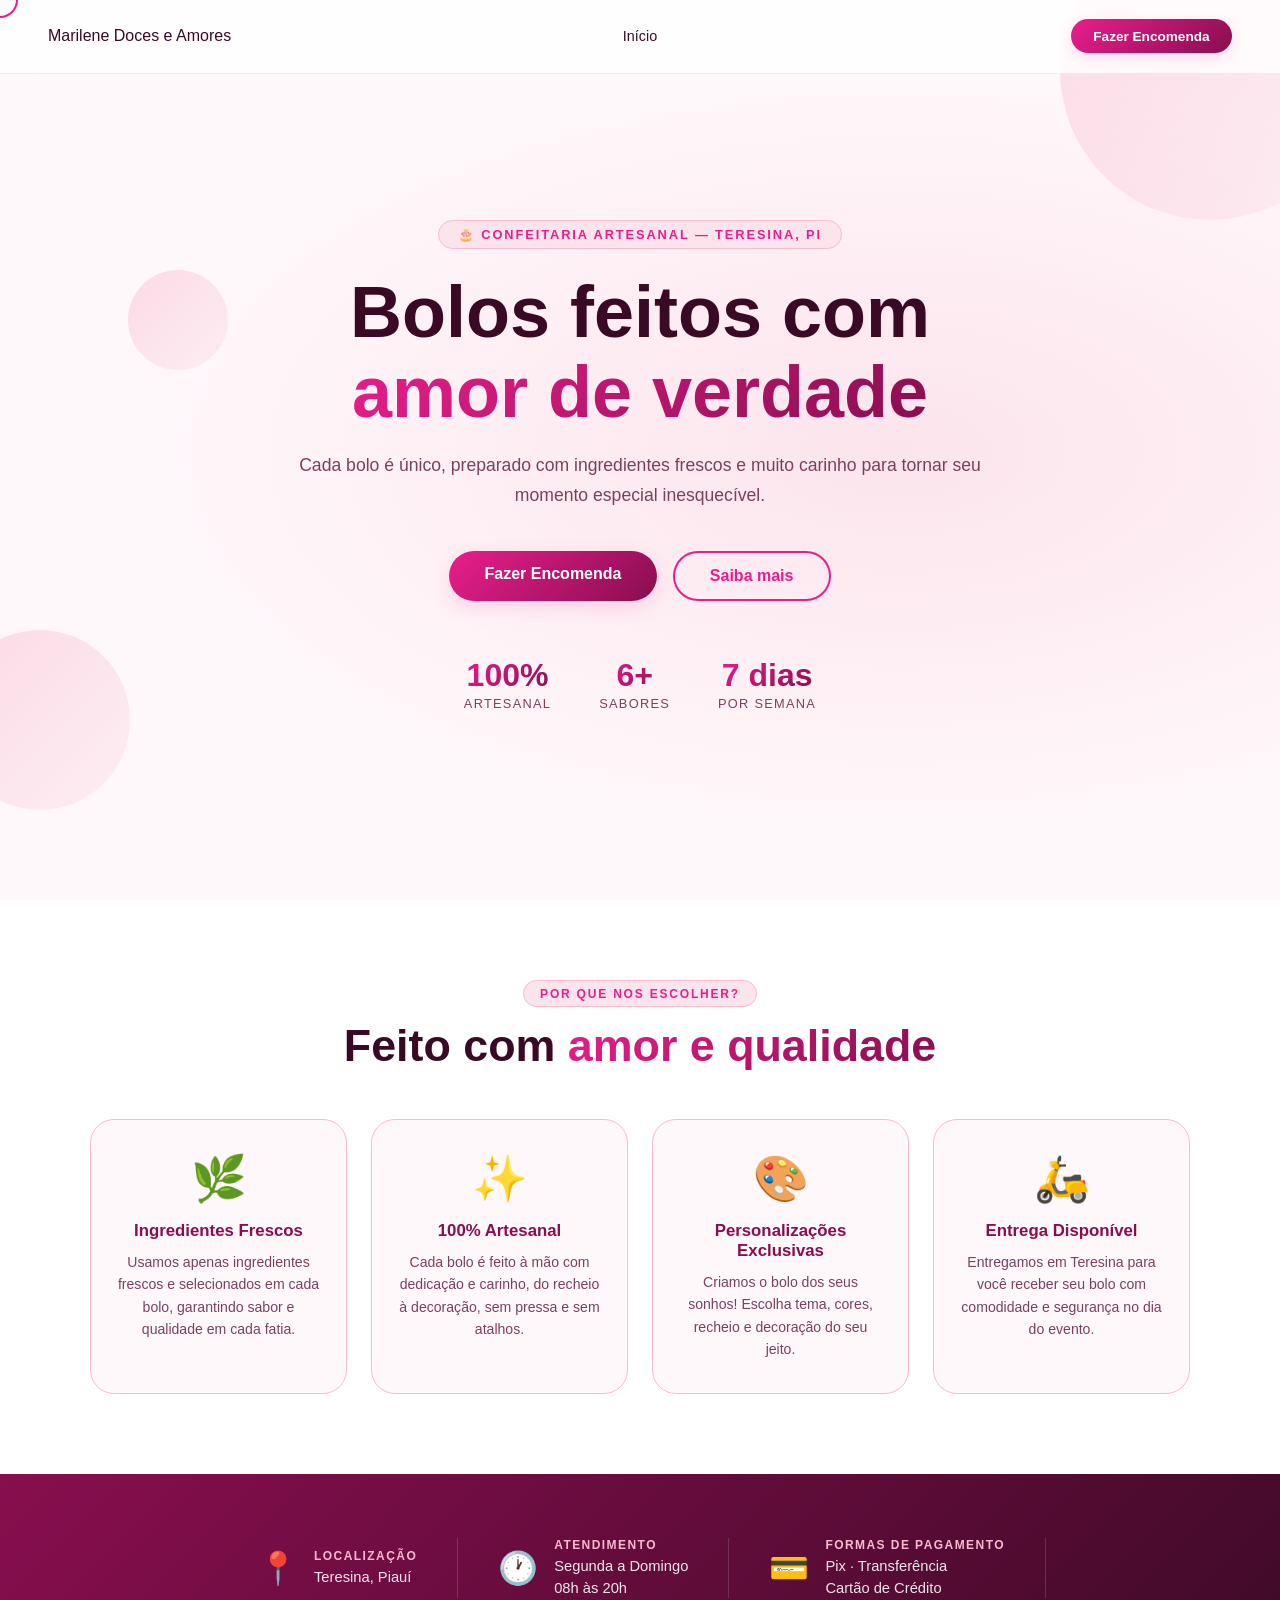
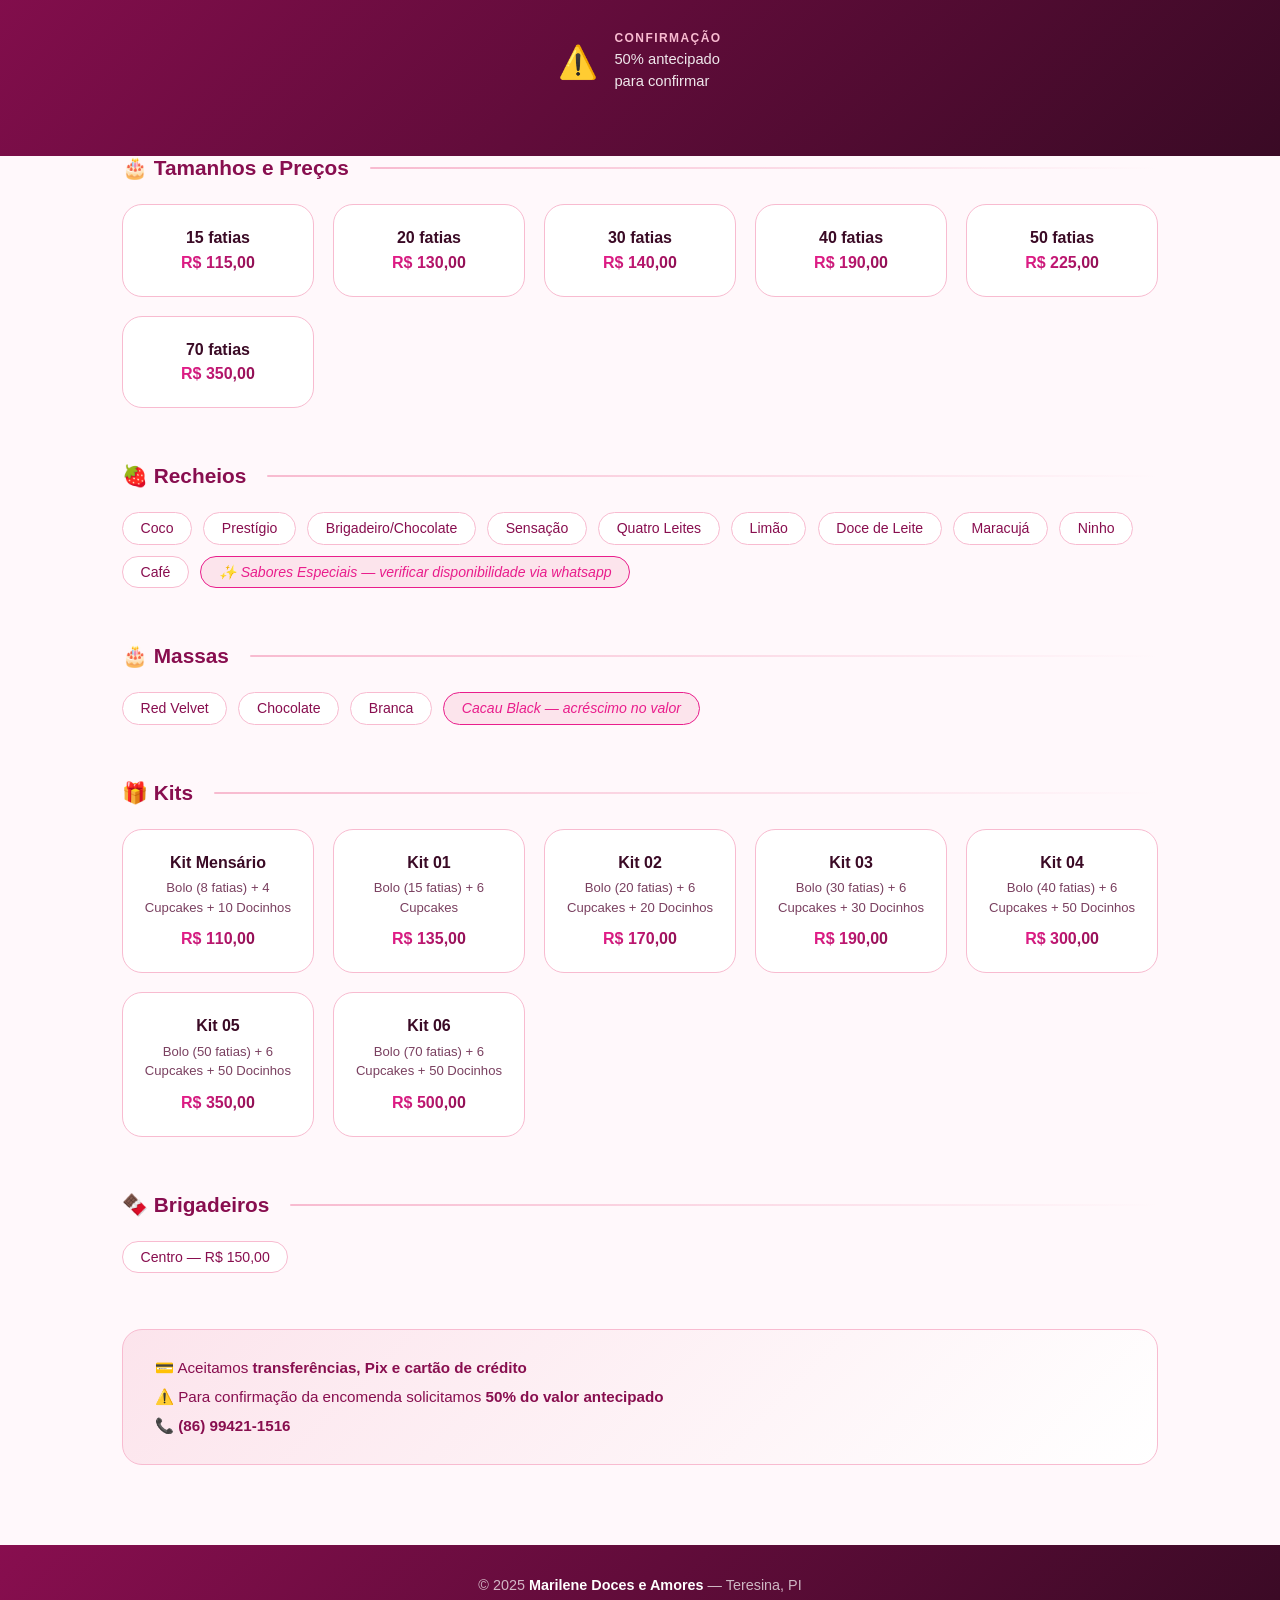
==== commit 83812820: "erros corrigidos no cll" ====
--- a/index.html
+++ b/index.html
@@ -10,7 +10,7 @@
 
   <!-- NAV -->
   <nav>
-    <div class="logo">🎂 Marilene Doces e Amores</div>
+    <div class="logo">Marilene Doces e Amores</div>
     <ul>
       <li><a href="index.html">Início</a></li>
     </ul>
@@ -176,7 +176,7 @@
         <span class="item-lista">Maracujá</span>
         <span class="item-lista">Ninho</span>
         <span class="item-lista">Café</span>
-        <span class="item-lista destaque">✨ Sabores Especiais — verificar disponibilidade</span>
+        <span class="item-lista destaque">✨ Sabores Especiais — verificar disponibilidade via whatsapp</span>
       </div>
     </div>
 
--- a/css/style.css
+++ b/css/style.css
@@ -77,20 +77,14 @@
   box-shadow: 0 4px 30px var(--sombra);
 }
 
-.logo {
-  font-size: 1.4rem;
-  font-weight: 800;
-  background: linear-gradient(135deg, var(--rosa), var(--rosa-escuro));
-  -webkit-background-clip: text;
-  -webkit-text-fill-color: transparent;
-  letter-spacing: 0.02em;
-}
-
 nav ul {
   list-style: none;
   display: flex;
   gap: 2.5rem;
   align-items: center;
+  position: absolute;
+  left: 50%;
+  transform: translateX(-50%);
 }
 
 nav ul a {
@@ -791,4 +785,151 @@
 @media (max-width: 600px) {
   .info-divisor { display: none; }
   .info-bloco { width: 100%; justify-content: center; text-align: center; }
+}
+
+/* ================================
+   RESPONSIVO — MOBILE
+================================ */
+@media (max-width: 768px) {
+
+  /* NAV */
+  nav {
+    padding: 1rem 1.2rem;
+    flex-wrap: wrap;
+    gap: 0.5rem;
+  }
+
+  nav .logo {
+    font-size: 1rem;
+    flex: 1;
+  }
+
+  nav ul {
+    display: none;
+  }
+
+  .nav-btn {
+    font-size: 0.78rem;
+    padding: 0.5rem 1rem;
+  }
+
+  /* HERO */
+  #inicio {
+    padding: 5rem 1.5rem 3rem;
+  }
+
+  .hero-content h1 {
+    font-size: 2.2rem;
+  }
+
+  .hero-content p {
+    font-size: 0.95rem;
+  }
+
+  .hero-btns {
+    flex-direction: column;
+    align-items: center;
+  }
+
+  .btn-primario,
+  .btn-secundario {
+    width: 100%;
+    text-align: center;
+  }
+
+  .hero-stats {
+    gap: 1.5rem;
+  }
+
+  .stat strong {
+    font-size: 1.5rem;
+  }
+
+  /* DIFERENCIAIS */
+  .diferenciais-grid {
+    grid-template-columns: 1fr 1fr;
+    gap: 1rem;
+  }
+
+  /* INFO LOJA */
+  .info-loja-container {
+    flex-direction: column;
+    gap: 1.5rem;
+    text-align: center;
+  }
+
+  .info-divisor {
+    width: 80px;
+    height: 1px;
+  }
+
+  .info-bloco {
+    justify-content: center;
+  }
+
+  /* ABAS */
+  #conteudo {
+    padding: 0 1rem 3rem;
+  }
+
+  .abas {
+    width: 100%;
+  }
+
+  .aba-btn {
+    padding: 0.6rem 1.2rem;
+    font-size: 0.85rem;
+  }
+
+  /* CARDS */
+  .cards {
+    grid-template-columns: 1fr 1fr;
+  }
+
+  /* GALERIA */
+  .galeria-grid {
+    grid-template-columns: 1fr 1fr;
+  }
+
+  /* ENCOMENDA */
+  #encomenda {
+    padding: 5rem 1.2rem 3rem;
+  }
+
+  .opcoes-tipo {
+    flex-direction: column;
+  }
+
+  .tipo-btn {
+    width: 100%;
+    text-align: center;
+  }
+
+  /* CURSOR DESATIVADO NO MOBILE */
+  .cursor,
+  .cursor-anel {
+    display: none;
+  }
+
+  body {
+    cursor: auto;
+  }
+}
+
+@media (max-width: 420px) {
+  .diferenciais-grid {
+    grid-template-columns: 1fr;
+  }
+
+  .cards {
+    grid-template-columns: 1fr;
+  }
+
+  .galeria-grid {
+    grid-template-columns: 1fr;
+  }
+
+  nav .logo {
+    font-size: 0.9rem;
+  }
 }
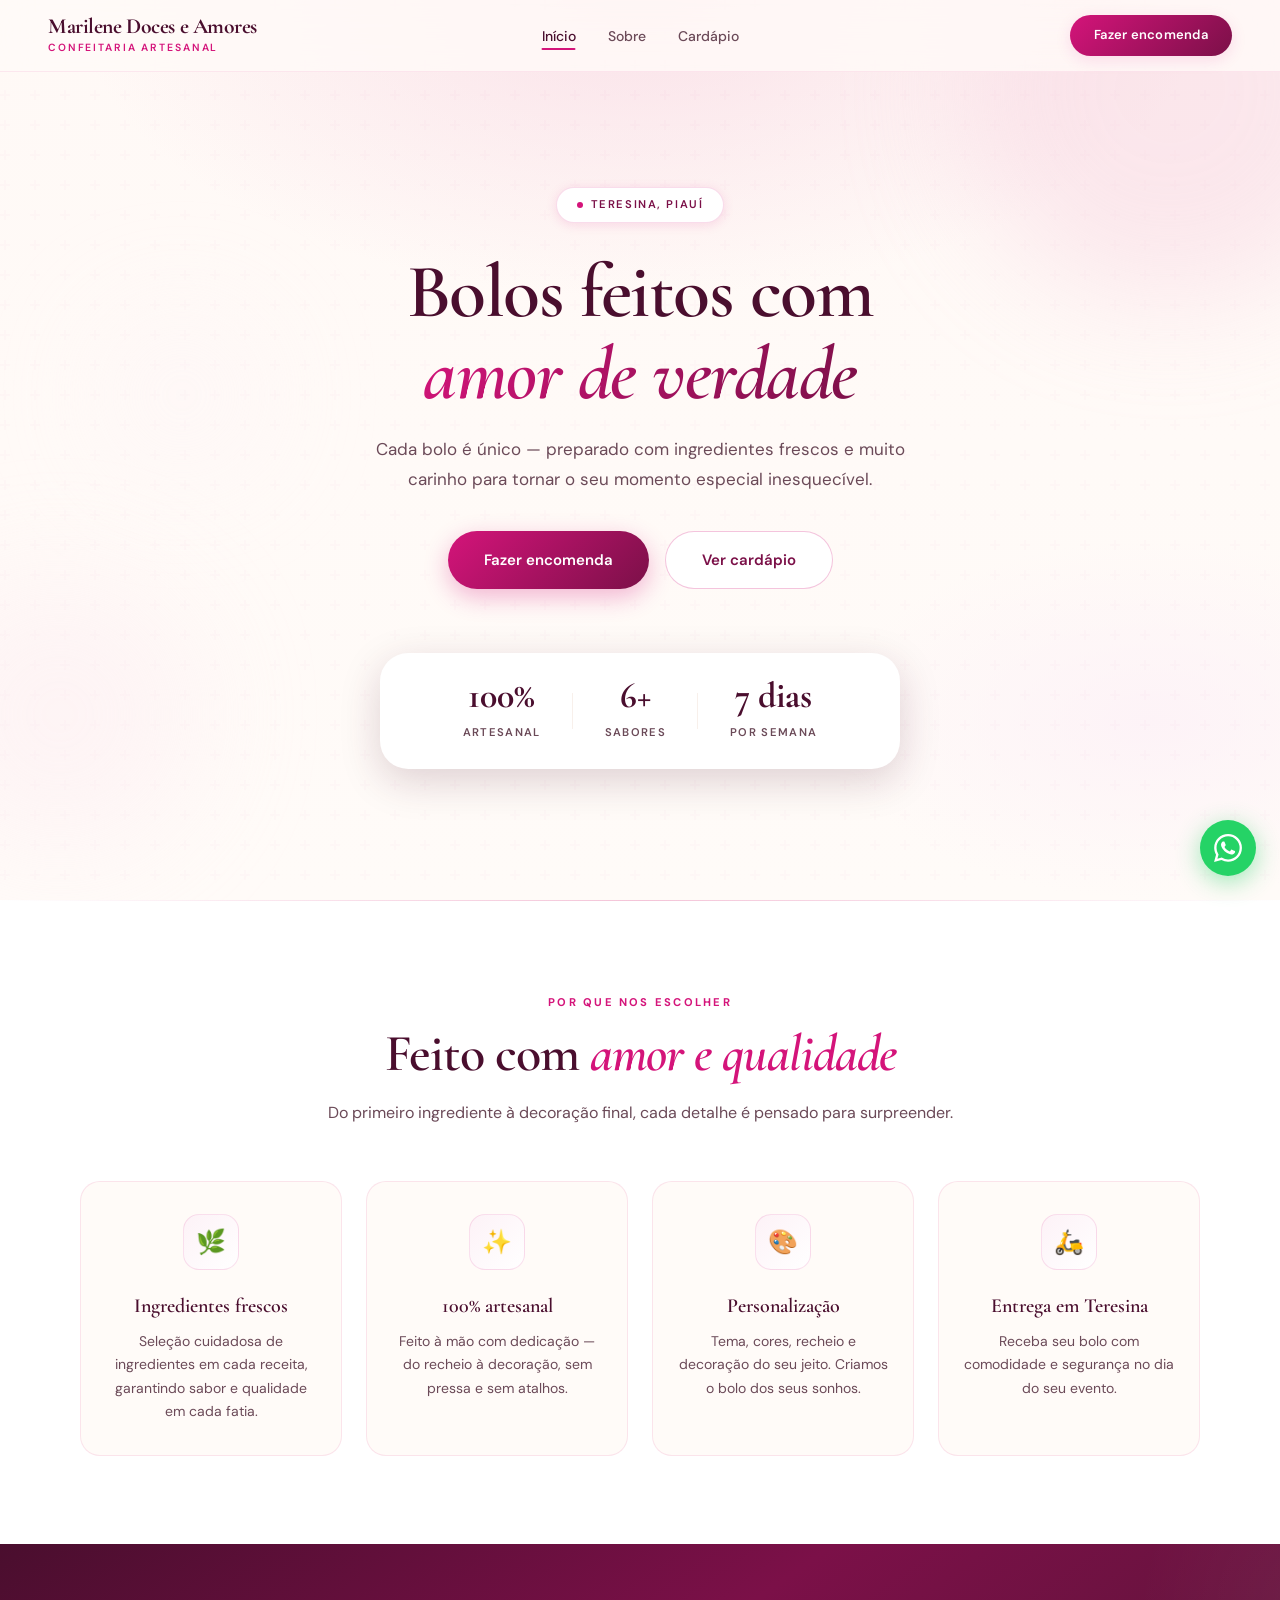
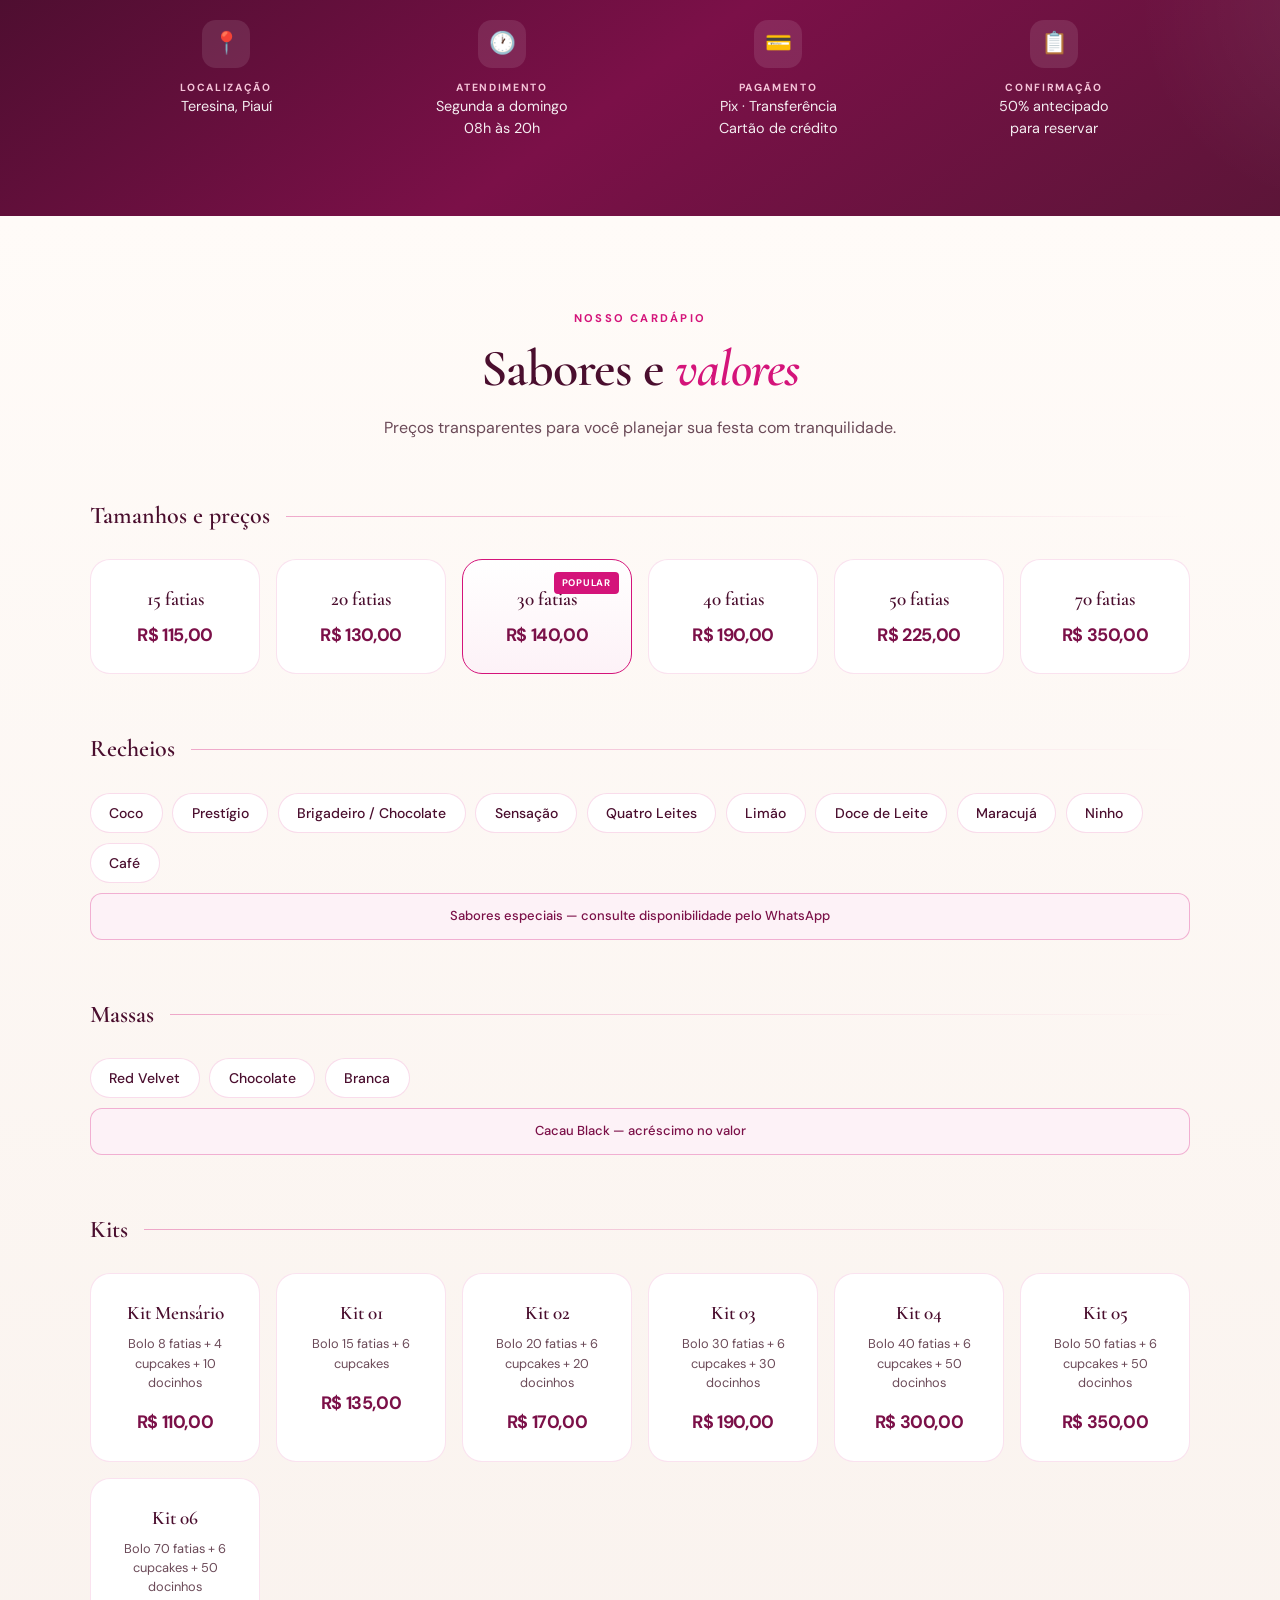
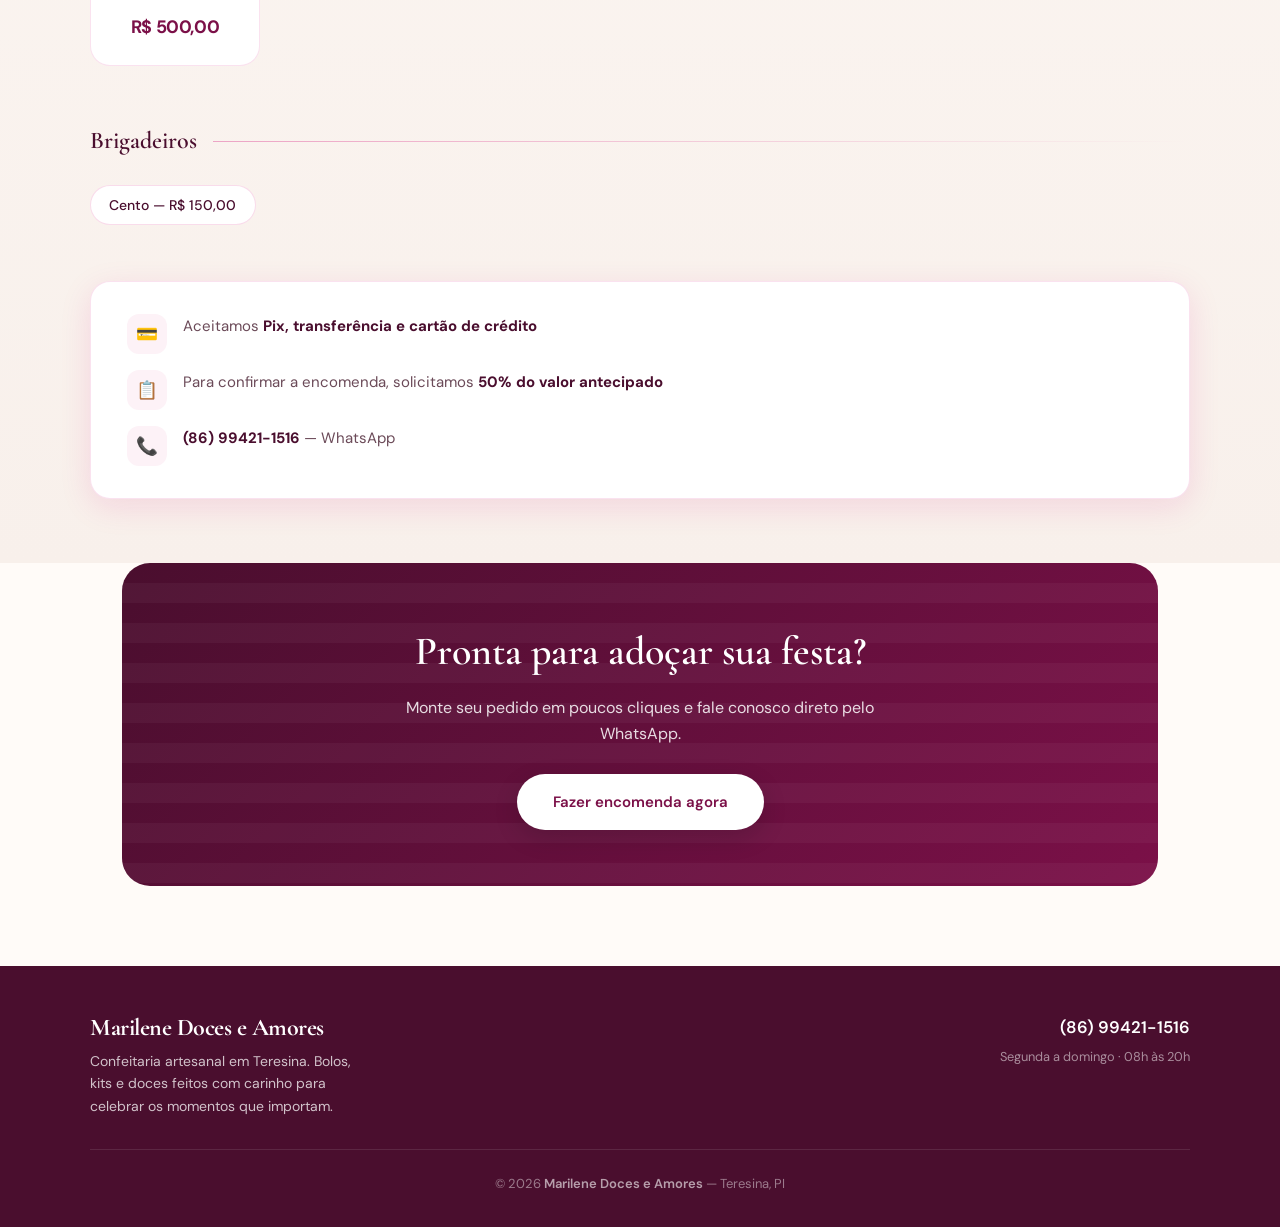
==== commit 13f3a1f6: "melhorias visuais" ====
--- a/index.html
+++ b/index.html
@@ -3,21 +3,28 @@
 <head>
   <meta charset="UTF-8">
   <meta name="viewport" content="width=device-width, initial-scale=1.0">
-  <title>Marilene Doces e Amores</title>
+  <meta name="description" content="Marilene Doces e Amores — bolos artesanais personalizados em Teresina, PI. Encomendas para festas, aniversários e eventos especiais.">
+  <title>Marilene Doces e Amores — Confeitaria Artesanal</title>
+  <link rel="preconnect" href="https://fonts.googleapis.com">
+  <link rel="preconnect" href="https://fonts.gstatic.com" crossorigin>
+  <link href="https://fonts.googleapis.com/css2?family=Cormorant+Garamond:ital,wght@0,500;0,600;0,700;1,500;1,600&family=DM+Sans:ital,opsz,wght@0,9..40,400;0,9..40,500;0,9..40,600;0,9..40,700;1,9..40,400&display=swap" rel="stylesheet">
   <link rel="stylesheet" href="css/style.css">
 </head>
 <body>
 
-  <!-- NAV -->
   <nav>
-    <div class="logo">Marilene Doces e Amores</div>
+    <a href="index.html" class="logo">
+      <span class="logo-nome">Marilene Doces e Amores</span>
+      <span class="logo-tagline">Confeitaria artesanal</span>
+    </a>
     <ul>
-      <li><a href="index.html">Início</a></li>
+      <li><a href="#inicio" class="ativo">Início</a></li>
+      <li><a href="#diferenciais">Sobre</a></li>
+      <li><a href="#cardapio">Cardápio</a></li>
     </ul>
-    <a href="encomenda.html" class="nav-btn">Fazer Encomenda</a>
+    <a href="encomenda.html" class="nav-btn">Fazer encomenda</a>
   </nav>
 
-  <!-- HERO -->
   <section id="inicio">
     <div class="hero-bg"></div>
     <div class="bolha bolha-1"></div>
@@ -25,13 +32,13 @@
     <div class="bolha bolha-3"></div>
 
     <div class="hero-content">
-      <span class="hero-tag">🎂 Confeitaria Artesanal — Teresina, PI</span>
+      <span class="hero-tag">Teresina, Piauí</span>
       <h1>Bolos feitos com<br><span>amor de verdade</span></h1>
-      <p>Cada bolo é único, preparado com ingredientes frescos e muito carinho para tornar seu momento especial inesquecível.</p>
+      <p>Cada bolo é único — preparado com ingredientes frescos e muito carinho para tornar o seu momento especial inesquecível.</p>
 
       <div class="hero-btns">
-        <a href="encomenda.html" class="btn-primario">Fazer Encomenda</a>
-        <a href="#diferenciais" class="btn-secundario">Saiba mais</a>
+        <a href="encomenda.html" class="btn-primario">Fazer encomenda</a>
+        <a href="#cardapio" class="btn-secundario">Ver cardápio</a>
       </div>
 
       <div class="hero-stats">
@@ -45,47 +52,45 @@
         </div>
         <div class="stat">
           <strong>7 dias</strong>
-          <span>por semana</span>
-        </div>
-      </div>
-    </div>
-  </section>
-
-  <!-- DIFERENCIAIS -->
+          <span>Por semana</span>
+        </div>
+      </div>
+    </div>
+  </section>
+
   <section id="diferenciais">
     <div class="secao-topo revelar">
-      <span class="secao-label">Por que nos escolher?</span>
+      <span class="secao-label">Por que nos escolher</span>
       <h2>Feito com <span>amor e qualidade</span></h2>
+      <p class="secao-desc">Do primeiro ingrediente à decoração final, cada detalhe é pensado para surpreender.</p>
     </div>
 
     <div class="diferenciais-grid">
       <div class="diferencial-card revelar">
         <div class="diferencial-icone">🌿</div>
-        <h3>Ingredientes Frescos</h3>
-        <p>Usamos apenas ingredientes frescos e selecionados em cada bolo, garantindo sabor e qualidade em cada fatia.</p>
+        <h3>Ingredientes frescos</h3>
+        <p>Seleção cuidadosa de ingredientes em cada receita, garantindo sabor e qualidade em cada fatia.</p>
       </div>
       <div class="diferencial-card revelar">
         <div class="diferencial-icone">✨</div>
-        <h3>100% Artesanal</h3>
-        <p>Cada bolo é feito à mão com dedicação e carinho, do recheio à decoração, sem pressa e sem atalhos.</p>
+        <h3>100% artesanal</h3>
+        <p>Feito à mão com dedicação — do recheio à decoração, sem pressa e sem atalhos.</p>
       </div>
       <div class="diferencial-card revelar">
         <div class="diferencial-icone">🎨</div>
-        <h3>Personalizações Exclusivas</h3>
-        <p>Criamos o bolo dos seus sonhos! Escolha tema, cores, recheio e decoração do seu jeito.</p>
+        <h3>Personalização</h3>
+        <p>Tema, cores, recheio e decoração do seu jeito. Criamos o bolo dos seus sonhos.</p>
       </div>
       <div class="diferencial-card revelar">
         <div class="diferencial-icone">🛵</div>
-        <h3>Entrega Disponível</h3>
-        <p>Entregamos em Teresina para você receber seu bolo com comodidade e segurança no dia do evento.</p>
-      </div>
-    </div>
-  </section>
-
-  <!-- INFO DA LOJA -->
+        <h3>Entrega em Teresina</h3>
+        <p>Receba seu bolo com comodidade e segurança no dia do seu evento.</p>
+      </div>
+    </div>
+  </section>
+
   <section id="info-loja">
     <div class="info-loja-container revelar">
-
       <div class="info-bloco">
         <div class="info-icone">📍</div>
         <div>
@@ -93,164 +98,191 @@
           <p>Teresina, Piauí</p>
         </div>
       </div>
-
-      <div class="info-divisor"></div>
-
       <div class="info-bloco">
         <div class="info-icone">🕐</div>
         <div>
           <h4>Atendimento</h4>
-          <p>Segunda a Domingo</p>
+          <p>Segunda a domingo</p>
           <p>08h às 20h</p>
         </div>
       </div>
-
-      <div class="info-divisor"></div>
-
       <div class="info-bloco">
         <div class="info-icone">💳</div>
         <div>
-          <h4>Formas de Pagamento</h4>
+          <h4>Pagamento</h4>
           <p>Pix · Transferência</p>
-          <p>Cartão de Crédito</p>
-        </div>
-      </div>
-
-      <div class="info-divisor"></div>
-
-      <div class="info-bloco">
-        <div class="info-icone">⚠️</div>
+          <p>Cartão de crédito</p>
+        </div>
+      </div>
+      <div class="info-bloco">
+        <div class="info-icone">📋</div>
         <div>
           <h4>Confirmação</h4>
           <p>50% antecipado</p>
-          <p>para confirmar</p>
-        </div>
-      </div>
-
-    </div>
-  </section>
-
-  <!-- CARDÁPIO -->
-  <div id="conteudo">
-
-    <div class="secao-cardapio revelar">
-      <h3 class="secao-titulo">🎂 Tamanhos e Preços</h3>
-      <div class="cards">
-        <div class="card revelar">
-          <h3>15 fatias</h3>
-          <span>R$ 115,00</span>
-        </div>
-        <div class="card revelar">
-          <h3>20 fatias</h3>
-          <span>R$ 130,00</span>
-        </div>
-        <div class="card revelar">
-          <h3>30 fatias</h3>
-          <span>R$ 140,00</span>
-        </div>
-        <div class="card revelar">
-          <h3>40 fatias</h3>
-          <span>R$ 190,00</span>
-        </div>
-        <div class="card revelar">
-          <h3>50 fatias</h3>
-          <span>R$ 225,00</span>
-        </div>
-        <div class="card revelar">
-          <h3>70 fatias</h3>
-          <span>R$ 350,00</span>
-        </div>
-      </div>
-    </div>
-
-    <div class="secao-cardapio revelar">
-      <h3 class="secao-titulo">🍓 Recheios</h3>
-      <div class="lista-grid">
-        <span class="item-lista">Coco</span>
-        <span class="item-lista">Prestígio</span>
-        <span class="item-lista">Brigadeiro/Chocolate</span>
-        <span class="item-lista">Sensação</span>
-        <span class="item-lista">Quatro Leites</span>
-        <span class="item-lista">Limão</span>
-        <span class="item-lista">Doce de Leite</span>
-        <span class="item-lista">Maracujá</span>
-        <span class="item-lista">Ninho</span>
-        <span class="item-lista">Café</span>
-        <span class="item-lista destaque">✨ Sabores Especiais — verificar disponibilidade via whatsapp</span>
-      </div>
-    </div>
-
-    <div class="secao-cardapio revelar">
-      <h3 class="secao-titulo">🎂 Massas</h3>
-      <div class="lista-grid">
-        <span class="item-lista">Red Velvet</span>
-        <span class="item-lista">Chocolate</span>
-        <span class="item-lista">Branca</span>
-        <span class="item-lista destaque">Cacau Black — acréscimo no valor</span>
-      </div>
-    </div>
-
-    <div class="secao-cardapio revelar">
-      <h3 class="secao-titulo">🎁 Kits</h3>
-      <div class="cards">
-        <div class="card revelar">
-          <h3>Kit Mensário</h3>
-          <p>Bolo (8 fatias) + 4 Cupcakes + 10 Docinhos</p>
-          <span>R$ 110,00</span>
-        </div>
-        <div class="card revelar">
-          <h3>Kit 01</h3>
-          <p>Bolo (15 fatias) + 6 Cupcakes</p>
-          <span>R$ 135,00</span>
-        </div>
-        <div class="card revelar">
-          <h3>Kit 02</h3>
-          <p>Bolo (20 fatias) + 6 Cupcakes + 20 Docinhos</p>
-          <span>R$ 170,00</span>
-        </div>
-        <div class="card revelar">
-          <h3>Kit 03</h3>
-          <p>Bolo (30 fatias) + 6 Cupcakes + 30 Docinhos</p>
-          <span>R$ 190,00</span>
-        </div>
-        <div class="card revelar">
-          <h3>Kit 04</h3>
-          <p>Bolo (40 fatias) + 6 Cupcakes + 50 Docinhos</p>
-          <span>R$ 300,00</span>
-        </div>
-        <div class="card revelar">
-          <h3>Kit 05</h3>
-          <p>Bolo (50 fatias) + 6 Cupcakes + 50 Docinhos</p>
-          <span>R$ 350,00</span>
-        </div>
-        <div class="card revelar">
-          <h3>Kit 06</h3>
-          <p>Bolo (70 fatias) + 6 Cupcakes + 50 Docinhos</p>
-          <span>R$ 500,00</span>
-        </div>
-      </div>
-    </div>
-
-    <div class="secao-cardapio revelar">
-      <h3 class="secao-titulo">🍫 Brigadeiros</h3>
-      <div class="lista-grid">
-        <span class="item-lista">Centro — R$ 150,00</span>
-      </div>
-    </div>
-
-    <div class="info-pagamento revelar">
-      <p>💳 Aceitamos <strong>transferências, Pix e cartão de crédito</strong></p>
-      <p>⚠️ Para confirmação da encomenda solicitamos <strong>50% do valor antecipado</strong></p>
-      <p>📞 <strong>(86) 99421-1516</strong></p>
-    </div>
-
+          <p>para reservar</p>
+        </div>
+      </div>
+    </div>
+  </section>
+
+  <section id="cardapio">
+    <div class="secao-topo revelar">
+      <span class="secao-label">Nosso cardápio</span>
+      <h2>Sabores e <span>valores</span></h2>
+      <p class="secao-desc">Preços transparentes para você planejar sua festa com tranquilidade.</p>
+    </div>
+
+    <div id="conteudo">
+
+      <div class="secao-cardapio revelar">
+        <h3 class="secao-titulo"><span class="secao-titulo-texto">Tamanhos e preços</span></h3>
+        <div class="cards">
+          <div class="card revelar">
+            <h3>15 fatias</h3>
+            <span class="preco">R$ 115,00</span>
+          </div>
+          <div class="card revelar">
+            <h3>20 fatias</h3>
+            <span class="preco">R$ 130,00</span>
+          </div>
+          <div class="card card-destaque revelar">
+            <h3>30 fatias</h3>
+            <span class="preco">R$ 140,00</span>
+          </div>
+          <div class="card revelar">
+            <h3>40 fatias</h3>
+            <span class="preco">R$ 190,00</span>
+          </div>
+          <div class="card revelar">
+            <h3>50 fatias</h3>
+            <span class="preco">R$ 225,00</span>
+          </div>
+          <div class="card revelar">
+            <h3>70 fatias</h3>
+            <span class="preco">R$ 350,00</span>
+          </div>
+        </div>
+      </div>
+
+      <div class="secao-cardapio revelar">
+        <h3 class="secao-titulo"><span class="secao-titulo-texto">Recheios</span></h3>
+        <div class="lista-grid">
+          <span class="item-lista">Coco</span>
+          <span class="item-lista">Prestígio</span>
+          <span class="item-lista">Brigadeiro / Chocolate</span>
+          <span class="item-lista">Sensação</span>
+          <span class="item-lista">Quatro Leites</span>
+          <span class="item-lista">Limão</span>
+          <span class="item-lista">Doce de Leite</span>
+          <span class="item-lista">Maracujá</span>
+          <span class="item-lista">Ninho</span>
+          <span class="item-lista">Café</span>
+          <span class="item-lista destaque">Sabores especiais — consulte disponibilidade pelo WhatsApp</span>
+        </div>
+      </div>
+
+      <div class="secao-cardapio revelar">
+        <h3 class="secao-titulo"><span class="secao-titulo-texto">Massas</span></h3>
+        <div class="lista-grid">
+          <span class="item-lista">Red Velvet</span>
+          <span class="item-lista">Chocolate</span>
+          <span class="item-lista">Branca</span>
+          <span class="item-lista destaque">Cacau Black — acréscimo no valor</span>
+        </div>
+      </div>
+
+      <div class="secao-cardapio revelar">
+        <h3 class="secao-titulo"><span class="secao-titulo-texto">Kits</span></h3>
+        <div class="cards">
+          <div class="card revelar">
+            <h3>Kit Mensário</h3>
+            <p>Bolo 8 fatias + 4 cupcakes + 10 docinhos</p>
+            <span class="preco">R$ 110,00</span>
+          </div>
+          <div class="card revelar">
+            <h3>Kit 01</h3>
+            <p>Bolo 15 fatias + 6 cupcakes</p>
+            <span class="preco">R$ 135,00</span>
+          </div>
+          <div class="card revelar">
+            <h3>Kit 02</h3>
+            <p>Bolo 20 fatias + 6 cupcakes + 20 docinhos</p>
+            <span class="preco">R$ 170,00</span>
+          </div>
+          <div class="card revelar">
+            <h3>Kit 03</h3>
+            <p>Bolo 30 fatias + 6 cupcakes + 30 docinhos</p>
+            <span class="preco">R$ 190,00</span>
+          </div>
+          <div class="card revelar">
+            <h3>Kit 04</h3>
+            <p>Bolo 40 fatias + 6 cupcakes + 50 docinhos</p>
+            <span class="preco">R$ 300,00</span>
+          </div>
+          <div class="card revelar">
+            <h3>Kit 05</h3>
+            <p>Bolo 50 fatias + 6 cupcakes + 50 docinhos</p>
+            <span class="preco">R$ 350,00</span>
+          </div>
+          <div class="card revelar">
+            <h3>Kit 06</h3>
+            <p>Bolo 70 fatias + 6 cupcakes + 50 docinhos</p>
+            <span class="preco">R$ 500,00</span>
+          </div>
+        </div>
+      </div>
+
+      <div class="secao-cardapio revelar">
+        <h3 class="secao-titulo"><span class="secao-titulo-texto">Brigadeiros</span></h3>
+        <div class="lista-grid">
+          <span class="item-lista">Cento — R$ 150,00</span>
+        </div>
+      </div>
+
+      <div class="info-pagamento revelar">
+        <div class="info-pagamento-item">
+          <span class="info-pagamento-icone">💳</span>
+          <p>Aceitamos <strong>Pix, transferência e cartão de crédito</strong></p>
+        </div>
+        <div class="info-pagamento-item">
+          <span class="info-pagamento-icone">📋</span>
+          <p>Para confirmar a encomenda, solicitamos <strong>50% do valor antecipado</strong></p>
+        </div>
+        <div class="info-pagamento-item">
+          <span class="info-pagamento-icone">📞</span>
+          <p><strong>(86) 99421-1516</strong> — WhatsApp</p>
+        </div>
+      </div>
+
+    </div>
+  </section>
+
+  <div class="cta-banner revelar">
+    <div class="cta-inner">
+      <h3>Pronta para adoçar sua festa?</h3>
+      <p>Monte seu pedido em poucos cliques e fale conosco direto pelo WhatsApp.</p>
+      <a href="encomenda.html" class="btn-primario">Fazer encomenda agora</a>
+    </div>
   </div>
 
-  <!-- RODAPÉ -->
   <footer>
-    <p>© 2025 <strong>Marilene Doces e Amores</strong> — Teresina, PI</p>
+    <div class="footer-inner">
+      <div class="footer-brand">
+        <div class="logo-nome">Marilene Doces e Amores</div>
+        <p>Confeitaria artesanal em Teresina. Bolos, kits e doces feitos com carinho para celebrar os momentos que importam.</p>
+      </div>
+      <div class="footer-contato">
+        <a href="https://wa.me/5586994211516" target="_blank" rel="noopener">(86) 99421-1516</a>
+        <span>Segunda a domingo · 08h às 20h</span>
+      </div>
+    </div>
+    <p class="footer-copy">© 2026 <strong>Marilene Doces e Amores</strong> — Teresina, PI</p>
   </footer>
+
+  <a href="https://wa.me/5586994211516" class="wa-float" target="_blank" rel="noopener" aria-label="WhatsApp">
+    <svg viewBox="0 0 24 24" xmlns="http://www.w3.org/2000/svg"><path d="M17.472 14.382c-.297-.149-1.758-.867-2.03-.967-.273-.099-.471-.148-.67.15-.197.297-.767.966-.94 1.164-.173.199-.347.223-.644.075-.297-.15-1.255-.463-2.39-1.475-.883-.788-1.48-1.761-1.653-2.059-.173-.297-.018-.458.13-.606.134-.133.298-.347.446-.52.149-.174.198-.298.298-.497.099-.198.05-.371-.025-.52-.075-.149-.669-1.612-.916-2.207-.242-.579-.487-.5-.669-.51-.173-.008-.371-.01-.57-.01-.198 0-.52.074-.792.372-.272.297-1.04 1.016-1.04 2.479 0 1.462 1.065 2.875 1.213 3.074.149.198 2.096 3.2 5.077 4.487.709.306 1.262.489 1.694.625.712.227 1.36.195 1.871.118.571-.085 1.758-.719 2.006-1.413.248-.694.248-1.289.173-1.413-.074-.124-.272-.198-.57-.347m-5.421 7.403h-.004a9.87 9.87 0 01-5.031-1.378l-.361-.214-3.741.982.998-3.648-.235-.374a9.86 9.86 0 01-1.51-5.26c.001-5.45 4.436-9.884 9.888-9.884 2.64 0 5.122 1.03 6.988 2.898a9.825 9.825 0 012.893 6.994c-.003 5.45-4.435 9.884-9.885 9.884m8.413-18.297A11.815 11.815 0 0012.05 0C5.495 0 .16 5.335.157 11.892c0 2.096.547 4.142 1.588 5.945L.057 24l6.305-1.654a11.882 11.882 0 005.683 1.448h.005c6.554 0 11.89-5.335 11.893-11.893a11.821 11.821 0 00-3.48-8.413z"/></svg>
+  </a>
 
   <script src="js/script.js"></script>
 </body>
-</html>+</html>
--- a/css/style.css
+++ b/css/style.css
@@ -8,51 +8,39 @@
 }
 
 :root {
-  --rosa:        #e91e8c;
-  --rosa-claro:  #f8bbd0;
-  --rosa-suave:  #fce4ec;
-  --rosa-escuro: #880e4f;
+  --rosa:        #d4147a;
+  --rosa-medio:  #e91e8c;
+  --rosa-claro:  #f4c4d8;
+  --rosa-suave:  #fdf2f7;
+  --rosa-escuro: #7b1048;
+  --vinho:       #4a0e2e;
   --branco:      #ffffff;
-  --creme:       #fff8fb;
-  --cinza:       #f3e8ee;
-  --texto:       #3a0a25;
-  --sombra:      rgba(233, 30, 140, 0.15);
-}
-
-html { scroll-behavior: smooth; }
+  --creme:       #fffbf8;
+  --creme-escuro:#f8f0eb;
+  --texto:       #2d0a1c;
+  --texto-suave: #6b4a58;
+  --sombra:      rgba(212, 20, 122, 0.12);
+  --sombra-forte:rgba(74, 14, 46, 0.18);
+  --radius-sm:   12px;
+  --radius-md:   20px;
+  --radius-lg:   28px;
+  --font-display:'Cormorant Garamond', Georgia, serif;
+  --font-body:   'DM Sans', system-ui, sans-serif;
+  --nav-height:  72px;
+}
+
+html {
+  scroll-behavior: smooth;
+  scroll-padding-top: var(--nav-height);
+}
 
 body {
-  font-family: 'Segoe UI', sans-serif;
+  font-family: var(--font-body);
   background: var(--creme);
   color: var(--texto);
   overflow-x: hidden;
-  cursor: none;
-}
-
-/* ================================
-   CURSOR PERSONALIZADO
-================================ */
-.cursor {
-  width: 12px;
-  height: 12px;
-  background: var(--rosa);
-  border-radius: 50%;
-  position: fixed;
-  pointer-events: none;
-  z-index: 9999;
-  transition: transform 0.15s ease;
-}
-
-.cursor-anel {
-  width: 36px;
-  height: 36px;
-  border: 2px solid var(--rosa);
-  border-radius: 50%;
-  position: fixed;
-  pointer-events: none;
-  z-index: 9998;
-  transition: all 0.12s ease;
-  transform: translate(-50%, -50%);
+  line-height: 1.6;
+  -webkit-font-smoothing: antialiased;
 }
 
 /* ================================
@@ -62,25 +50,52 @@
   position: fixed;
   top: 0; left: 0; right: 0;
   z-index: 1000;
+  height: var(--nav-height);
   display: flex;
   justify-content: space-between;
   align-items: center;
-  padding: 1.2rem 3rem;
-  background: rgba(255, 255, 255, 0.85);
-  backdrop-filter: blur(16px);
-  border-bottom: 1px solid rgba(233, 30, 140, 0.1);
-  transition: all 0.4s ease;
+  padding: 0 3rem;
+  background: rgba(255, 251, 248, 0.82);
+  backdrop-filter: blur(20px);
+  -webkit-backdrop-filter: blur(20px);
+  border-bottom: 1px solid rgba(212, 20, 122, 0.08);
+  transition: box-shadow 0.35s ease, background 0.35s ease;
 }
 
 nav.scrolled {
-  padding: 0.8rem 3rem;
-  box-shadow: 0 4px 30px var(--sombra);
+  background: rgba(255, 255, 255, 0.95);
+  box-shadow: 0 8px 32px var(--sombra);
+}
+
+.logo {
+  display: flex;
+  flex-direction: column;
+  gap: 0.1rem;
+  text-decoration: none;
+  color: inherit;
+}
+
+.logo-nome {
+  font-family: var(--font-display);
+  font-size: 1.35rem;
+  font-weight: 700;
+  letter-spacing: -0.02em;
+  color: var(--vinho);
+  line-height: 1.15;
+}
+
+.logo-tagline {
+  font-size: 0.65rem;
+  font-weight: 600;
+  letter-spacing: 0.18em;
+  text-transform: uppercase;
+  color: var(--rosa);
 }
 
 nav ul {
   list-style: none;
   display: flex;
-  gap: 2.5rem;
+  gap: 2rem;
   align-items: center;
   position: absolute;
   left: 50%;
@@ -89,43 +104,45 @@
 
 nav ul a {
   text-decoration: none;
-  color: var(--texto);
-  font-size: 0.9rem;
+  color: var(--texto-suave);
+  font-size: 0.875rem;
   font-weight: 500;
   position: relative;
-  transition: color 0.3s;
+  transition: color 0.25s;
 }
 
 nav ul a::after {
   content: '';
   position: absolute;
-  bottom: -4px; left: 0;
+  bottom: -5px; left: 0;
   width: 0; height: 2px;
   background: var(--rosa);
   border-radius: 2px;
   transition: width 0.3s ease;
 }
 
-nav ul a:hover { color: var(--rosa); }
-nav ul a:hover::after { width: 100%; }
+nav ul a:hover,
+nav ul a.ativo { color: var(--vinho); }
+
+nav ul a:hover::after,
+nav ul a.ativo::after { width: 100%; }
 
 .nav-btn {
-  background: linear-gradient(135deg, var(--rosa), var(--rosa-escuro));
+  background: linear-gradient(135deg, var(--rosa) 0%, var(--rosa-escuro) 100%);
   color: #fff;
-  border: none;
-  padding: 0.6rem 1.4rem;
-  border-radius: 50px;
-  font-size: 0.85rem;
-  font-weight: 600;
-  cursor: pointer;
+  padding: 0.65rem 1.5rem;
+  border-radius: 100px;
+  font-size: 0.8125rem;
+  font-weight: 600;
   text-decoration: none;
-  transition: all 0.3s ease;
-  box-shadow: 0 4px 15px var(--sombra);
+  transition: transform 0.25s ease, box-shadow 0.25s ease;
+  box-shadow: 0 4px 16px var(--sombra);
+  letter-spacing: 0.02em;
 }
 
 .nav-btn:hover {
   transform: translateY(-2px);
-  box-shadow: 0 8px 25px var(--sombra);
+  box-shadow: 0 8px 24px rgba(212, 20, 122, 0.28);
 }
 
 /* ================================
@@ -137,7 +154,7 @@
   align-items: center;
   justify-content: center;
   text-align: center;
-  padding: 6rem 2rem 4rem;
+  padding: calc(var(--nav-height) + 3rem) 2rem 4rem;
   position: relative;
   overflow: hidden;
 }
@@ -145,66 +162,120 @@
 .hero-bg {
   position: absolute;
   inset: 0;
-  background: radial-gradient(ellipse at 70% 50%, #fce4ec 0%, var(--creme) 60%);
+  background:
+    radial-gradient(ellipse 80% 60% at 50% 0%, rgba(244, 196, 216, 0.45) 0%, transparent 55%),
+    radial-gradient(ellipse 50% 40% at 90% 80%, rgba(253, 242, 247, 0.9) 0%, transparent 50%),
+    linear-gradient(180deg, #fff9f6 0%, var(--creme) 100%);
   z-index: 0;
+}
+
+.hero-bg::after {
+  content: '';
+  position: absolute;
+  inset: 0;
+  background-image: url("data:image/svg+xml,%3Csvg width='60' height='60' viewBox='0 0 60 60' xmlns='http://www.w3.org/2000/svg'%3E%3Cg fill='none' fill-rule='evenodd'%3E%3Cg fill='%23d4147a' fill-opacity='0.03'%3E%3Cpath d='M36 34v-4h-2v4h-4v2h4v4h2v-4h4v-2h-4zm0-30V0h-2v4h-4v2h4v4h2V6h4V4h-4zM6 34v-4H4v4H0v2h4v4h2v-4h4v-2H6zM6 4V0H4v4H0v2h4v4h2V6h4V4H6z'/%3E%3C/g%3E%3C/g%3E%3C/svg%3E");
+  opacity: 0.6;
+  pointer-events: none;
 }
 
 .bolha {
   position: absolute;
   border-radius: 50%;
-  background: linear-gradient(135deg, var(--rosa-claro), var(--rosa-suave));
-  opacity: 0.5;
-  animation: flutuar 6s ease-in-out infinite;
-}
-
-.bolha-1 { width: 300px; height: 300px; top: -80px; right: -80px; animation-delay: 0s; }
-.bolha-2 { width: 180px; height: 180px; bottom: 10%; left: -50px; animation-delay: 2s; }
-.bolha-3 { width: 100px; height: 100px; top: 30%; left: 10%; animation-delay: 4s; }
+  filter: blur(60px);
+  opacity: 0.35;
+  animation: flutuar 8s ease-in-out infinite;
+  pointer-events: none;
+}
+
+.bolha-1 {
+  width: 420px; height: 420px;
+  top: -120px; right: -100px;
+  background: var(--rosa-claro);
+  animation-delay: 0s;
+}
+
+.bolha-2 {
+  width: 280px; height: 280px;
+  bottom: 5%; left: -80px;
+  background: #fce8f0;
+  animation-delay: 2.5s;
+}
+
+.bolha-3 {
+  width: 160px; height: 160px;
+  top: 35%; left: 8%;
+  background: var(--rosa-suave);
+  animation-delay: 5s;
+}
 
 @keyframes flutuar {
-  0%, 100% { transform: translateY(0px) scale(1); }
-  50%       { transform: translateY(-20px) scale(1.05); }
+  0%, 100% { transform: translateY(0) scale(1); }
+  50%       { transform: translateY(-24px) scale(1.04); }
 }
 
 .hero-content {
   position: relative;
   z-index: 2;
-  max-width: 700px;
+  max-width: 720px;
 }
 
 .hero-tag {
-  display: inline-block;
-  background: var(--rosa-suave);
-  color: var(--rosa);
-  font-size: 0.8rem;
-  font-weight: 700;
-  letter-spacing: 0.15em;
+  display: inline-flex;
+  align-items: center;
+  gap: 0.5rem;
+  background: var(--branco);
+  color: var(--rosa-escuro);
+  font-size: 0.7rem;
+  font-weight: 600;
+  letter-spacing: 0.14em;
   text-transform: uppercase;
-  padding: 0.4rem 1.2rem;
-  border-radius: 50px;
-  margin-bottom: 1.5rem;
-  border: 1px solid var(--rosa-claro);
+  padding: 0.5rem 1.25rem;
+  border-radius: 100px;
+  margin-bottom: 1.75rem;
+  border: 1px solid rgba(212, 20, 122, 0.15);
+  box-shadow: 0 2px 12px var(--sombra);
+}
+
+.hero-tag::before {
+  content: '';
+  width: 6px;
+  height: 6px;
+  background: var(--rosa);
+  border-radius: 50%;
+  animation: pulse 2s ease infinite;
+}
+
+@keyframes pulse {
+  0%, 100% { opacity: 1; transform: scale(1); }
+  50%       { opacity: 0.5; transform: scale(0.85); }
 }
 
 .hero-content h1 {
-  font-size: clamp(2.5rem, 6vw, 4.5rem);
-  font-weight: 900;
-  line-height: 1.1;
-  color: var(--texto);
-  margin-bottom: 1.2rem;
+  font-family: var(--font-display);
+  font-size: clamp(2.75rem, 7vw, 4.75rem);
+  font-weight: 600;
+  line-height: 1.08;
+  color: var(--vinho);
+  margin-bottom: 1.25rem;
+  letter-spacing: -0.02em;
 }
 
 .hero-content h1 span {
-  background: linear-gradient(135deg, var(--rosa), var(--rosa-escuro));
+  font-style: italic;
+  background: linear-gradient(120deg, var(--rosa) 0%, var(--rosa-escuro) 100%);
   -webkit-background-clip: text;
   -webkit-text-fill-color: transparent;
-}
-
-.hero-content p {
-  font-size: 1.1rem;
-  color: #7a4060;
-  margin-bottom: 2.5rem;
-  line-height: 1.7;
+  background-clip: text;
+}
+
+.hero-content > p {
+  font-size: 1.0625rem;
+  color: var(--texto-suave);
+  margin-bottom: 2.25rem;
+  line-height: 1.75;
+  max-width: 540px;
+  margin-left: auto;
+  margin-right: auto;
 }
 
 .hero-btns {
@@ -215,304 +286,687 @@
 }
 
 .btn-primario {
-  background: linear-gradient(135deg, var(--rosa), var(--rosa-escuro));
+  background: linear-gradient(135deg, var(--rosa) 0%, var(--rosa-escuro) 100%);
   color: #fff;
-  padding: 0.9rem 2.2rem;
-  border-radius: 50px;
-  font-size: 1rem;
-  font-weight: 700;
+  padding: 1rem 2.25rem;
+  border-radius: 100px;
+  font-size: 0.9375rem;
+  font-weight: 600;
   text-decoration: none;
-  border: none;
-  cursor: pointer;
-  transition: all 0.3s ease;
-  box-shadow: 0 6px 20px var(--sombra);
-  display: inline-block;
+  transition: transform 0.25s ease, box-shadow 0.25s ease;
+  box-shadow: 0 8px 24px rgba(212, 20, 122, 0.3);
+  display: inline-flex;
+  align-items: center;
+  gap: 0.5rem;
 }
 
 .btn-primario:hover {
   transform: translateY(-3px);
-  box-shadow: 0 12px 30px var(--sombra);
+  box-shadow: 0 14px 36px rgba(212, 20, 122, 0.35);
 }
 
 .btn-secundario {
-  background: transparent;
-  color: var(--rosa);
-  padding: 0.9rem 2.2rem;
-  border-radius: 50px;
-  font-size: 1rem;
-  font-weight: 700;
+  background: var(--branco);
+  color: var(--rosa-escuro);
+  padding: 1rem 2.25rem;
+  border-radius: 100px;
+  font-size: 0.9375rem;
+  font-weight: 600;
   text-decoration: none;
-  border: 2px solid var(--rosa);
-  cursor: pointer;
-  transition: all 0.3s ease;
+  border: 1.5px solid rgba(212, 20, 122, 0.25);
+  transition: all 0.25s ease;
   display: inline-block;
 }
 
 .btn-secundario:hover {
   background: var(--rosa-suave);
+  border-color: var(--rosa);
   transform: translateY(-3px);
 }
 
 .hero-stats {
   display: flex;
   justify-content: center;
-  gap: 3rem;
-  margin-top: 3.5rem;
+  gap: 0;
+  margin-top: 4rem;
   flex-wrap: wrap;
-}
-
-.stat { text-align: center; }
+  background: var(--branco);
+  border-radius: var(--radius-lg);
+  padding: 1.5rem 2rem;
+  box-shadow: 0 12px 40px var(--sombra-forte);
+  border: 1px solid rgba(255, 255, 255, 0.8);
+  max-width: 520px;
+  margin-left: auto;
+  margin-right: auto;
+}
+
+.stat {
+  text-align: center;
+  padding: 0 2rem;
+  position: relative;
+}
+
+.stat:not(:last-child)::after {
+  content: '';
+  position: absolute;
+  right: 0;
+  top: 50%;
+  transform: translateY(-50%);
+  width: 1px;
+  height: 36px;
+  background: var(--creme-escuro);
+}
 
 .stat strong {
   display: block;
-  font-size: 2rem;
-  font-weight: 900;
-  background: linear-gradient(135deg, var(--rosa), var(--rosa-escuro));
-  -webkit-background-clip: text;
-  -webkit-text-fill-color: transparent;
+  font-family: var(--font-display);
+  font-size: 2.25rem;
+  font-weight: 700;
+  color: var(--vinho);
+  line-height: 1;
+  margin-bottom: 0.25rem;
 }
 
 .stat span {
-  font-size: 0.8rem;
-  color: #7a4060;
+  font-size: 0.7rem;
+  color: var(--texto-suave);
   text-transform: uppercase;
-  letter-spacing: 0.1em;
+  letter-spacing: 0.12em;
+  font-weight: 600;
 }
 
 /* ================================
    SEÇÃO GERAL
 ================================ */
-section { padding: 5rem 2rem; }
+section { padding: 5.5rem 2rem; }
 
 .secao-topo {
   text-align: center;
-  margin-bottom: 3rem;
+  margin-bottom: 3.5rem;
+  max-width: 640px;
+  margin-left: auto;
+  margin-right: auto;
 }
 
 .secao-label {
   display: inline-block;
-  background: var(--rosa-suave);
   color: var(--rosa);
-  font-size: 0.75rem;
+  font-size: 0.7rem;
   font-weight: 700;
-  letter-spacing: 0.15em;
+  letter-spacing: 0.2em;
   text-transform: uppercase;
-  padding: 0.35rem 1rem;
-  border-radius: 50px;
-  margin-bottom: 0.8rem;
-  border: 1px solid var(--rosa-claro);
+  margin-bottom: 0.75rem;
 }
 
 .secao-topo h2 {
-  font-size: clamp(1.8rem, 4vw, 2.8rem);
-  font-weight: 900;
-  color: var(--texto);
+  font-family: var(--font-display);
+  font-size: clamp(2rem, 4.5vw, 3.25rem);
+  font-weight: 600;
+  color: var(--vinho);
+  line-height: 1.15;
+  letter-spacing: -0.02em;
 }
 
 .secao-topo h2 span {
-  background: linear-gradient(135deg, var(--rosa), var(--rosa-escuro));
-  -webkit-background-clip: text;
-  -webkit-text-fill-color: transparent;
-}
+  font-style: italic;
+  color: var(--rosa);
+}
+
+.secao-topo p.secao-desc {
+  margin-top: 1rem;
+  color: var(--texto-suave);
+  font-size: 1rem;
+}
+
+/* ================================
+   DIFERENCIAIS
+================================ */
+#diferenciais {
+  background: var(--branco);
+  position: relative;
+}
+
+#diferenciais::before {
+  content: '';
+  position: absolute;
+  top: 0; left: 0; right: 0;
+  height: 1px;
+  background: linear-gradient(90deg, transparent, var(--rosa-claro), transparent);
+}
+
+.diferenciais-grid {
+  display: grid;
+  grid-template-columns: repeat(4, 1fr);
+  gap: 1.5rem;
+  max-width: 1120px;
+  margin: 0 auto;
+}
+
+.diferencial-card {
+  background: var(--creme);
+  border: 1px solid rgba(212, 20, 122, 0.1);
+  border-radius: var(--radius-md);
+  padding: 2rem 1.5rem;
+  text-align: center;
+  transition: transform 0.35s ease, box-shadow 0.35s ease, border-color 0.35s ease;
+}
+
+.diferencial-card:hover {
+  transform: translateY(-6px);
+  box-shadow: 0 20px 48px var(--sombra-forte);
+  border-color: rgba(212, 20, 122, 0.25);
+  background: var(--branco);
+}
+
+.diferencial-icone {
+  width: 56px;
+  height: 56px;
+  margin: 0 auto 1.25rem;
+  display: flex;
+  align-items: center;
+  justify-content: center;
+  font-size: 1.5rem;
+  background: linear-gradient(135deg, var(--rosa-suave), var(--branco));
+  border-radius: 16px;
+  border: 1px solid rgba(212, 20, 122, 0.12);
+  transition: transform 0.3s ease;
+}
+
+.diferencial-card:hover .diferencial-icone {
+  transform: scale(1.08);
+}
+
+.diferencial-card h3 {
+  font-family: var(--font-display);
+  font-size: 1.25rem;
+  font-weight: 600;
+  color: var(--vinho);
+  margin-bottom: 0.5rem;
+}
+
+.diferencial-card p {
+  font-size: 0.875rem;
+  color: var(--texto-suave);
+  line-height: 1.65;
+}
+
+/* ================================
+   INFO DA LOJA
+================================ */
+#info-loja {
+  background: linear-gradient(145deg, var(--vinho) 0%, var(--rosa-escuro) 50%, #5c1538 100%);
+  padding: 3.5rem 2rem;
+  position: relative;
+  overflow: hidden;
+}
+
+#info-loja::before {
+  content: '';
+  position: absolute;
+  top: -50%;
+  right: -20%;
+  width: 400px;
+  height: 400px;
+  background: radial-gradient(circle, rgba(255,255,255,0.06) 0%, transparent 70%);
+  pointer-events: none;
+}
+
+.info-loja-container {
+  max-width: 1080px;
+  margin: 0 auto;
+  display: grid;
+  grid-template-columns: repeat(4, 1fr);
+  gap: 1.5rem;
+  position: relative;
+  z-index: 1;
+}
+
+.info-bloco {
+  display: flex;
+  flex-direction: column;
+  align-items: center;
+  text-align: center;
+  gap: 0.75rem;
+  padding: 1.25rem;
+  border-radius: var(--radius-sm);
+  transition: background 0.3s ease;
+}
+
+.info-bloco:hover {
+  background: rgba(255, 255, 255, 0.06);
+}
+
+.info-icone {
+  width: 48px;
+  height: 48px;
+  display: flex;
+  align-items: center;
+  justify-content: center;
+  font-size: 1.35rem;
+  background: rgba(255, 255, 255, 0.1);
+  border-radius: 14px;
+  flex-shrink: 0;
+}
+
+.info-bloco h4 {
+  font-size: 0.65rem;
+  text-transform: uppercase;
+  letter-spacing: 0.16em;
+  color: var(--rosa-claro);
+  font-weight: 700;
+}
+
+.info-bloco p {
+  font-size: 0.9rem;
+  color: rgba(255, 255, 255, 0.92);
+  line-height: 1.5;
+}
+
+.info-divisor { display: none; }
 
 /* ================================
    CARDÁPIO
 ================================ */
+#cardapio {
+  padding: 5.5rem 2rem 4rem;
+  background: linear-gradient(180deg, var(--creme) 0%, var(--creme-escuro) 100%);
+}
+
 #conteudo {
   max-width: 1100px;
   margin: 0 auto;
-  padding: 0 2rem 5rem;
-}
-
-.secao-cardapio { margin-bottom: 3.5rem; }
+}
+
+.secao-cardapio {
+  margin-bottom: 3.5rem;
+}
+
+.secao-cardapio:last-of-type {
+  margin-bottom: 0;
+}
 
 .secao-titulo {
-  font-size: 1.3rem;
-  font-weight: 800;
-  color: var(--rosa-escuro);
+  font-family: var(--font-display);
+  font-size: 1.5rem;
+  font-weight: 600;
+  color: var(--vinho);
   margin-bottom: 1.5rem;
   display: flex;
   align-items: center;
-  gap: 0.5rem;
+  gap: 1rem;
+}
+
+.secao-titulo-texto {
+  flex-shrink: 0;
 }
 
 .secao-titulo::after {
   content: '';
   flex: 1;
-  height: 2px;
-  background: linear-gradient(to right, var(--rosa-claro), transparent);
-  margin-left: 0.8rem;
-  border-radius: 2px;
-}
-
-/* CARDS */
+  height: 1px;
+  background: linear-gradient(to right, rgba(212, 20, 122, 0.35), transparent);
+}
+
 .cards {
   display: grid;
-  grid-template-columns: repeat(auto-fill, minmax(180px, 1fr));
-  gap: 1.2rem;
+  grid-template-columns: repeat(auto-fill, minmax(160px, 1fr));
+  gap: 1rem;
 }
 
 .card {
   background: var(--branco);
-  border: 1.5px solid var(--rosa-claro);
-  border-radius: 20px;
-  padding: 1.5rem 1.2rem;
+  border: 1px solid rgba(212, 20, 122, 0.12);
+  border-radius: var(--radius-md);
+  padding: 1.5rem 1.25rem;
   text-align: center;
+  transition: transform 0.3s ease, box-shadow 0.3s ease, border-color 0.3s ease;
+  position: relative;
+}
+
+.card:hover {
+  transform: translateY(-4px);
+  box-shadow: 0 16px 40px var(--sombra-forte);
+  border-color: rgba(212, 20, 122, 0.3);
+}
+
+.card-destaque {
+  border-color: var(--rosa);
+  background: linear-gradient(180deg, var(--branco) 0%, var(--rosa-suave) 100%);
+}
+
+.card-destaque::before {
+  content: 'Popular';
+  position: absolute;
+  top: 12px;
+  right: 12px;
+  font-size: 0.6rem;
+  font-weight: 700;
+  text-transform: uppercase;
+  letter-spacing: 0.08em;
+  background: var(--rosa);
+  color: #fff;
+  padding: 0.2rem 0.5rem;
+  border-radius: 4px;
+}
+
+.card h3 {
+  font-family: var(--font-display);
+  font-size: 1.2rem;
+  font-weight: 600;
+  color: var(--vinho);
+  margin-bottom: 0.35rem;
+}
+
+.card p {
+  font-size: 0.8rem;
+  color: var(--texto-suave);
+  margin-bottom: 1rem;
+  line-height: 1.5;
+}
+
+.card .preco {
+  font-size: 1.125rem;
+  font-weight: 700;
+  color: var(--rosa-escuro);
+  letter-spacing: -0.02em;
+}
+
+.card span.preco {
+  display: block;
+}
+
+.lista-grid {
+  display: flex;
+  flex-wrap: wrap;
+  gap: 0.6rem;
+}
+
+.item-lista {
+  background: var(--branco);
+  border: 1px solid rgba(212, 20, 122, 0.15);
+  color: var(--vinho);
+  padding: 0.5rem 1.15rem;
+  border-radius: 100px;
+  font-size: 0.875rem;
+  font-weight: 500;
+  transition: all 0.25s ease;
+}
+
+.item-lista:hover {
+  background: var(--vinho);
+  color: #fff;
+  border-color: var(--vinho);
+  transform: translateY(-2px);
+  box-shadow: 0 6px 16px var(--sombra-forte);
+}
+
+.item-lista.destaque {
+  background: var(--rosa-suave);
+  border-color: rgba(212, 20, 122, 0.3);
+  color: var(--rosa-escuro);
+  font-size: 0.8125rem;
+  width: 100%;
+  text-align: center;
+  border-radius: var(--radius-sm);
+  padding: 0.75rem 1.25rem;
+}
+
+.item-lista.destaque:hover {
+  background: var(--rosa-suave);
+  color: var(--rosa-escuro);
+  transform: none;
+  box-shadow: none;
   cursor: default;
-  transition: all 0.35s ease;
+}
+
+.info-pagamento {
+  background: var(--branco);
+  border: 1px solid rgba(212, 20, 122, 0.12);
+  border-radius: var(--radius-md);
+  padding: 2rem 2.25rem;
+  display: grid;
+  gap: 1rem;
+  box-shadow: 0 8px 32px var(--sombra);
+  margin-top: 1rem;
+}
+
+.info-pagamento-item {
+  display: flex;
+  align-items: flex-start;
+  gap: 1rem;
+  font-size: 0.9375rem;
+  color: var(--texto-suave);
+}
+
+.info-pagamento-item strong {
+  color: var(--vinho);
+}
+
+.info-pagamento-icone {
+  width: 40px;
+  height: 40px;
+  flex-shrink: 0;
+  display: flex;
+  align-items: center;
+  justify-content: center;
+  background: var(--rosa-suave);
+  border-radius: 12px;
+  font-size: 1.1rem;
+}
+
+/* ================================
+   CTA
+================================ */
+.cta-banner {
+  max-width: 1100px;
+  margin: 0 auto 0;
+  padding: 0 2rem 5rem;
+}
+
+.cta-inner {
+  background: linear-gradient(135deg, var(--vinho) 0%, var(--rosa-escuro) 100%);
+  border-radius: var(--radius-lg);
+  padding: 3.5rem 2.5rem;
+  text-align: center;
   position: relative;
   overflow: hidden;
 }
 
-.card::before {
+.cta-inner::before {
   content: '';
   position: absolute;
-  top: 0; left: 0; right: 0;
-  height: 3px;
-  background: linear-gradient(135deg, var(--rosa), var(--rosa-escuro));
-  transform: scaleX(0);
-  transition: transform 0.35s ease;
-}
-
-.card:hover {
-  transform: translateY(-6px);
-  box-shadow: 0 16px 40px var(--sombra);
-  border-color: var(--rosa);
-}
-
-.card:hover::before { transform: scaleX(1); }
-
-.card h3 {
+  inset: 0;
+  background: url("data:image/svg+xml,%3Csvg width='40' height='40' viewBox='0 0 40 40' xmlns='http://www.w3.org/2000/svg'%3E%3Cg fill='%23ffffff' fill-opacity='0.04'%3E%3Cpath d='M20 20h20v20H20V20zm-20 0h20v20H0V20z'/%3E%3C/g%3E%3C/svg%3E");
+}
+
+.cta-inner h3 {
+  font-family: var(--font-display);
+  font-size: clamp(1.75rem, 4vw, 2.5rem);
+  color: #fff;
+  margin-bottom: 0.75rem;
+  position: relative;
+  font-weight: 600;
+}
+
+.cta-inner p {
+  color: rgba(255, 255, 255, 0.85);
+  margin-bottom: 1.75rem;
   font-size: 1rem;
-  font-weight: 700;
-  color: var(--texto);
-  margin-bottom: 0.4rem;
-}
-
-.card p {
-  font-size: 0.82rem;
-  color: #7a4060;
-  margin-bottom: 0.8rem;
-  line-height: 1.5;
-}
-
-.card span {
-  background: linear-gradient(135deg, var(--rosa), var(--rosa-escuro));
-  -webkit-background-clip: text;
-  -webkit-text-fill-color: transparent;
-  font-weight: 800;
-  font-size: 1rem;
-}
-
-/* LISTA */
-.lista-grid {
-  display: flex;
-  flex-wrap: wrap;
-  gap: 0.7rem;
-}
-
-.item-lista {
-  background: var(--branco);
-  border: 1.5px solid var(--rosa-claro);
+  position: relative;
+  max-width: 480px;
+  margin-left: auto;
+  margin-right: auto;
+}
+
+.cta-inner .btn-primario {
+  position: relative;
+  background: #fff;
   color: var(--rosa-escuro);
-  padding: 0.45rem 1.1rem;
-  border-radius: 50px;
-  font-size: 0.88rem;
-  font-weight: 500;
-  transition: all 0.3s ease;
-  cursor: default;
-}
-
-.item-lista:hover {
-  background: linear-gradient(135deg, var(--rosa), var(--rosa-escuro));
-  color: #fff;
-  border-color: transparent;
-  transform: translateY(-2px);
-  box-shadow: 0 4px 12px var(--sombra);
-}
-
-.item-lista.destaque {
+  box-shadow: 0 8px 24px rgba(0, 0, 0, 0.15);
+}
+
+.cta-inner .btn-primario:hover {
   background: var(--rosa-suave);
-  border-color: var(--rosa);
-  color: var(--rosa);
-  font-style: italic;
-}
-
-/* PAGAMENTO */
-.info-pagamento {
-  background: linear-gradient(135deg, var(--rosa-suave), #fff);
-  border: 1.5px solid var(--rosa-claro);
-  border-radius: 20px;
-  padding: 1.8rem 2rem;
-  display: flex;
-  flex-direction: column;
-  gap: 0.7rem;
-}
-
-.info-pagamento p {
-  font-size: 0.95rem;
-  color: var(--rosa-escuro);
+  color: var(--vinho);
+}
+
+/* ================================
+   WHATSAPP FLUTUANTE
+================================ */
+.wa-float {
+  position: fixed;
+  bottom: 1.5rem;
+  right: 1.5rem;
+  z-index: 900;
+  width: 56px;
+  height: 56px;
+  background: #25d366;
+  border-radius: 50%;
+  display: flex;
+  align-items: center;
+  justify-content: center;
+  box-shadow: 0 6px 24px rgba(37, 211, 102, 0.45);
+  transition: transform 0.25s ease, box-shadow 0.25s ease;
+  text-decoration: none;
+}
+
+.wa-float:hover {
+  transform: scale(1.08);
+  box-shadow: 0 10px 32px rgba(37, 211, 102, 0.5);
+}
+
+.wa-float svg {
+  width: 28px;
+  height: 28px;
+  fill: #fff;
 }
 
 /* ================================
    RODAPÉ
 ================================ */
 footer {
-  background: linear-gradient(135deg, var(--rosa-escuro), #3a0a25);
-  color: rgba(255,255,255,0.7);
+  background: var(--vinho);
+  color: rgba(255, 255, 255, 0.75);
+  padding: 3rem 2rem 2rem;
+}
+
+.footer-inner {
+  max-width: 1100px;
+  margin: 0 auto;
+  display: grid;
+  grid-template-columns: 1fr auto;
+  gap: 2rem;
+  align-items: start;
+  padding-bottom: 2rem;
+  border-bottom: 1px solid rgba(255, 255, 255, 0.1);
+  margin-bottom: 1.5rem;
+}
+
+.footer-brand .logo-nome {
+  color: #fff;
+  font-size: 1.5rem;
+  margin-bottom: 0.5rem;
+}
+
+.footer-brand p {
+  font-size: 0.875rem;
+  max-width: 280px;
+  line-height: 1.6;
+}
+
+.footer-contato {
+  text-align: right;
+}
+
+.footer-contato a {
+  color: #fff;
+  text-decoration: none;
+  font-weight: 600;
+  font-size: 1.05rem;
+  display: inline-flex;
+  align-items: center;
+  gap: 0.5rem;
+  transition: opacity 0.2s;
+}
+
+.footer-contato a:hover { opacity: 0.85; }
+
+.footer-contato span {
+  display: block;
+  font-size: 0.8rem;
+  margin-top: 0.35rem;
+  opacity: 0.7;
+}
+
+.footer-copy {
+  max-width: 1100px;
+  margin: 0 auto;
   text-align: center;
-  padding: 2rem;
-  font-size: 0.9rem;
-}
-
-footer strong { color: #fff; }
+  font-size: 0.8125rem;
+  opacity: 0.6;
+}
+
+footer strong { color: #fff; font-weight: 600; }
 
 /* ================================
    PÁGINA ENCOMENDA
 ================================ */
+.pagina-encomenda {
+  background: linear-gradient(180deg, var(--creme) 0%, var(--creme-escuro) 50%, var(--creme) 100%);
+  min-height: 100vh;
+}
+
 #encomenda {
-  padding: 7rem 2rem 4rem;
-  min-height: 100vh;
-  max-width: 650px;
+  padding: calc(var(--nav-height) + 2.5rem) 2rem 4rem;
+  max-width: 560px;
   margin: 0 auto;
 }
 
+.encomenda-cabecalho {
+  text-align: center;
+  margin-bottom: 2rem;
+}
+
 #encomenda h2 {
-  font-size: 2.2rem;
-  font-weight: 900;
-  color: var(--texto);
+  font-family: var(--font-display);
+  font-size: 2.5rem;
+  font-weight: 600;
+  color: var(--vinho);
   margin-bottom: 0.5rem;
-}
-
-#encomenda h2 span {
-  background: linear-gradient(135deg, var(--rosa), var(--rosa-escuro));
-  -webkit-background-clip: text;
-  -webkit-text-fill-color: transparent;
+  letter-spacing: -0.02em;
 }
 
 .encomenda-subtitulo {
-  color: #7a4060;
-  margin-bottom: 2.5rem;
-  font-size: 1rem;
+  color: var(--texto-suave);
+  font-size: 0.9375rem;
+}
+
+.form-card {
+  background: var(--branco);
+  border: 1px solid rgba(212, 20, 122, 0.1);
+  border-radius: var(--radius-lg);
+  padding: 2rem;
+  box-shadow: 0 16px 48px var(--sombra-forte);
 }
 
 .opcoes-tipo {
-  display: flex;
-  gap: 0.8rem;
-  flex-wrap: wrap;
+  display: grid;
+  grid-template-columns: repeat(3, 1fr);
+  gap: 0.6rem;
 }
 
 .tipo-btn {
-  background: var(--branco);
-  border: 2px solid var(--rosa-claro);
-  color: var(--rosa-escuro);
-  padding: 0.65rem 1.4rem;
-  border-radius: 50px;
-  font-size: 0.95rem;
+  background: var(--creme);
+  border: 1.5px solid transparent;
+  color: var(--texto-suave);
+  padding: 0.75rem 0.5rem;
+  border-radius: var(--radius-sm);
+  font-size: 0.8125rem;
   font-weight: 600;
   cursor: pointer;
-  font-family: 'Segoe UI', sans-serif;
-  transition: all 0.3s ease;
+  font-family: var(--font-body);
+  transition: all 0.25s ease;
+  text-align: center;
 }
 
 .tipo-btn.ativo {
@@ -520,52 +974,58 @@
   color: #fff;
   border-color: transparent;
   box-shadow: 0 6px 18px var(--sombra);
-  transform: translateY(-2px);
 }
 
 .tipo-btn:hover:not(.ativo) {
-  border-color: var(--rosa);
-  color: var(--rosa);
-  transform: translateY(-2px);
+  border-color: rgba(212, 20, 122, 0.25);
+  color: var(--vinho);
 }
 
 .form-grupo {
   display: flex;
   flex-direction: column;
   gap: 0.5rem;
-  margin-bottom: 1.4rem;
+  margin-bottom: 1.25rem;
 }
 
 .form-grupo label {
-  font-size: 0.88rem;
+  font-size: 0.75rem;
   font-weight: 700;
   color: var(--rosa-escuro);
   text-transform: uppercase;
-  letter-spacing: 0.08em;
+  letter-spacing: 0.1em;
+}
+
+.form-hint {
+  color: var(--texto-suave);
+  font-size: 0.8rem;
+  margin-top: 0.35rem;
 }
 
 .form-grupo select,
 .form-grupo textarea {
-  padding: 0.85rem 1.1rem;
-  border: 2px solid var(--rosa-claro);
-  border-radius: 14px;
-  font-size: 0.95rem;
-  font-family: 'Segoe UI', sans-serif;
-  background: var(--branco);
+  padding: 0.9rem 1.1rem;
+  border: 1.5px solid rgba(212, 20, 122, 0.15);
+  border-radius: var(--radius-sm);
+  font-size: 0.9375rem;
+  font-family: var(--font-body);
+  background: var(--creme);
   color: var(--texto);
   outline: none;
-  transition: all 0.3s ease;
+  transition: border-color 0.2s, box-shadow 0.2s, background 0.2s;
   appearance: none;
+  width: 100%;
 }
 
 .form-grupo select:focus,
 .form-grupo textarea:focus {
   border-color: var(--rosa);
-  box-shadow: 0 0 0 4px rgba(233, 30, 140, 0.1);
+  background: var(--branco);
+  box-shadow: 0 0 0 4px rgba(212, 20, 122, 0.08);
 }
 
 .form-grupo select {
-  background-image: url("data:image/svg+xml,%3Csvg xmlns='http://www.w3.org/2000/svg' width='12' height='8' viewBox='0 0 12 8'%3E%3Cpath fill='%23e91e8c' d='M6 8L0 0h12z'/%3E%3C/svg%3E");
+  background-image: url("data:image/svg+xml,%3Csvg xmlns='http://www.w3.org/2000/svg' width='12' height='8' viewBox='0 0 12 8'%3E%3Cpath fill='%23d4147a' d='M6 8L0 0h12z'/%3E%3C/svg%3E");
   background-repeat: no-repeat;
   background-position: right 1rem center;
   padding-right: 2.5rem;
@@ -575,71 +1035,84 @@
 .opcionais-grid {
   display: flex;
   flex-wrap: wrap;
-  gap: 0.7rem;
+  gap: 0.5rem;
 }
 
 .opcional-item {
   display: flex;
   align-items: center;
   gap: 0.4rem;
-  background: var(--branco);
-  border: 2px solid var(--rosa-claro);
-  padding: 0.5rem 1rem;
-  border-radius: 50px;
+  background: var(--creme);
+  border: 1.5px solid rgba(212, 20, 122, 0.12);
+  padding: 0.5rem 0.9rem;
+  border-radius: 100px;
   cursor: pointer;
-  font-size: 0.88rem;
-  color: var(--rosa-escuro);
+  font-size: 0.8125rem;
+  color: var(--texto-suave);
   font-weight: 500;
-  transition: all 0.3s ease;
+  transition: all 0.25s ease;
   user-select: none;
 }
 
 .opcional-item:has(input:checked) {
-  background: linear-gradient(135deg, var(--rosa), var(--rosa-escuro));
+  background: var(--vinho);
   color: #fff;
-  border-color: transparent;
-  box-shadow: 0 4px 12px var(--sombra);
+  border-color: var(--vinho);
 }
 
 .opcional-item input { display: none; }
 
 .secao-pedido {
-  background: var(--branco);
-  border: 1.5px solid var(--rosa-claro);
-  border-radius: 20px;
-  padding: 1.8rem;
-  margin-bottom: 1.5rem;
-  animation: fadeIn 0.4s ease;
+  background: var(--creme);
+  border: 1px solid rgba(212, 20, 122, 0.1);
+  border-radius: var(--radius-md);
+  padding: 1.5rem;
+  margin-bottom: 1.25rem;
+  animation: fadeIn 0.35s ease;
 }
 
 .btn-whatsapp {
-  background: linear-gradient(135deg, #25D366, #128C7E);
+  background: linear-gradient(135deg, #25d366, #1da851);
   color: #fff;
   border: none;
-  padding: 1.1rem 2rem;
-  border-radius: 50px;
-  font-size: 1.05rem;
-  font-weight: 700;
+  padding: 1.05rem 2rem;
+  border-radius: 100px;
+  font-size: 1rem;
+  font-weight: 600;
   cursor: pointer;
-  font-family: 'Segoe UI', sans-serif;
+  font-family: var(--font-body);
   width: 100%;
-  transition: all 0.3s ease;
-  box-shadow: 0 6px 20px rgba(37, 211, 102, 0.35);
-  letter-spacing: 0.02em;
+  transition: transform 0.25s ease, box-shadow 0.25s ease;
+  box-shadow: 0 8px 24px rgba(37, 211, 102, 0.35);
+  margin-top: 0.5rem;
 }
 
 .btn-whatsapp:hover {
-  transform: translateY(-3px);
-  box-shadow: 0 12px 30px rgba(37, 211, 102, 0.45);
+  transform: translateY(-2px);
+  box-shadow: 0 12px 32px rgba(37, 211, 102, 0.4);
+}
+
+.pagina-encomenda footer {
+  margin-top: 2rem;
+}
+
+.pagina-encomenda .footer-inner {
+  grid-template-columns: 1fr;
+  text-align: center;
+}
+
+.pagina-encomenda .footer-contato {
+  text-align: center;
 }
 
 /* ================================
-   ANIMAÇÕES DE ENTRADA
+   ANIMAÇÕES
 ================================ */
 .revelar {
   opacity: 0;
-  transform: translateY(30px);
-  transition: opacity 0.6s ease, transform 0.6s ease;
+  transform: translateY(24px);
+  transition: opacity 0.65s cubic-bezier(0.22, 1, 0.36, 1),
+              transform 0.65s cubic-bezier(0.22, 1, 0.36, 1);
 }
 
 .revelar.visivel {
@@ -647,289 +1120,93 @@
   transform: translateY(0);
 }
 
+.revelar:nth-child(2) { transition-delay: 0.08s; }
+.revelar:nth-child(3) { transition-delay: 0.16s; }
+.revelar:nth-child(4) { transition-delay: 0.24s; }
+
 @keyframes fadeIn {
-  from { opacity: 0; transform: translateY(10px); }
+  from { opacity: 0; transform: translateY(8px); }
   to   { opacity: 1; transform: translateY(0); }
 }
 
 /* ================================
-   DIFERENCIAIS
+   RESPONSIVO
 ================================ */
-#diferenciais {
-  background: var(--branco);
-  padding: 5rem 2rem;
-}
-
-.diferenciais-grid {
-  display: grid;
-  grid-template-columns: repeat(auto-fit, minmax(220px, 1fr));
-  gap: 1.5rem;
-  max-width: 1100px;
-  margin: 0 auto;
-}
-
-.diferencial-card {
-  background: var(--creme);
-  border: 1.5px solid var(--rosa-claro);
-  border-radius: 24px;
-  padding: 2rem 1.5rem;
-  text-align: center;
-  transition: all 0.35s ease;
-  position: relative;
-  overflow: hidden;
-}
-
-.diferencial-card::after {
-  content: '';
-  position: absolute;
-  inset: 0;
-  background: linear-gradient(135deg, var(--rosa-suave), transparent);
-  opacity: 0;
-  transition: opacity 0.35s ease;
-  border-radius: 24px;
-}
-
-.diferencial-card:hover {
-  transform: translateY(-8px);
-  box-shadow: 0 20px 50px var(--sombra);
-  border-color: var(--rosa);
-}
-
-.diferencial-card:hover::after { opacity: 1; }
-
-.diferencial-icone {
-  font-size: 2.8rem;
-  margin-bottom: 1rem;
-  display: block;
-  position: relative;
-  z-index: 1;
-  transition: transform 0.3s ease;
-}
-
-.diferencial-card:hover .diferencial-icone {
-  transform: scale(1.15) rotate(-5deg);
-}
-
-.diferencial-card h3 {
-  font-size: 1.05rem;
-  font-weight: 800;
-  color: var(--rosa-escuro);
-  margin-bottom: 0.6rem;
-  position: relative;
-  z-index: 1;
-}
-
-.diferencial-card p {
-  font-size: 0.88rem;
-  color: #7a4060;
-  line-height: 1.6;
-  position: relative;
-  z-index: 1;
-}
-
-/* ================================
-   INFO DA LOJA
-================================ */
-#info-loja {
-  background: linear-gradient(135deg, var(--rosa-escuro), #3a0a25);
-  padding: 3.5rem 2rem;
-}
-
-.info-loja-container {
-  max-width: 1000px;
-  margin: 0 auto;
-  display: flex;
-  align-items: center;
-  justify-content: center;
-  gap: 1rem;
-  flex-wrap: wrap;
-}
-
-.info-bloco {
-  display: flex;
-  align-items: center;
-  gap: 1rem;
-  padding: 0.5rem 1.5rem;
-  transition: transform 0.3s ease;
-}
-
-.info-bloco:hover { transform: translateY(-4px); }
-
-.info-icone {
-  font-size: 2rem;
-  flex-shrink: 0;
-}
-
-.info-bloco h4 {
-  font-size: 0.75rem;
-  text-transform: uppercase;
-  letter-spacing: 0.12em;
-  color: var(--rosa-claro);
-  margin-bottom: 0.2rem;
-  font-weight: 700;
-}
-
-.info-bloco p {
-  font-size: 0.92rem;
-  color: rgba(255, 255, 255, 0.9);
-  line-height: 1.5;
-}
-
-.info-divisor {
-  width: 1px;
-  height: 60px;
-  background: rgba(255, 255, 255, 0.15);
-  flex-shrink: 0;
-}
-
-@media (max-width: 600px) {
-  .info-divisor { display: none; }
-  .info-bloco { width: 100%; justify-content: center; text-align: center; }
-}
-
-/* ================================
-   RESPONSIVO — MOBILE
-================================ */
+@media (max-width: 900px) {
+  .diferenciais-grid {
+    grid-template-columns: repeat(2, 1fr);
+  }
+
+  .info-loja-container {
+    grid-template-columns: repeat(2, 1fr);
+  }
+}
+
 @media (max-width: 768px) {
-
-  /* NAV */
   nav {
-    padding: 1rem 1.2rem;
-    flex-wrap: wrap;
-    gap: 0.5rem;
+    padding: 0 1.25rem;
+    height: 64px;
   }
 
-  nav .logo {
-    font-size: 1rem;
-    flex: 1;
+  :root { --nav-height: 64px; }
+
+  nav ul { display: none; }
+
+  .logo-nome { font-size: 1.1rem; }
+
+  .nav-btn {
+    font-size: 0.75rem;
+    padding: 0.55rem 1rem;
   }
 
-  nav ul {
+  #inicio {
+    padding-top: calc(var(--nav-height) + 2rem);
+  }
+
+  .hero-stats {
+    flex-direction: column;
+    gap: 1.25rem;
+    padding: 1.25rem;
+  }
+
+  .stat { padding: 0; }
+
+  .stat:not(:last-child)::after {
     display: none;
   }
 
-  .nav-btn {
-    font-size: 0.78rem;
-    padding: 0.5rem 1rem;
-  }
-
-  /* HERO */
-  #inicio {
-    padding: 5rem 1.5rem 3rem;
-  }
-
-  .hero-content h1 {
-    font-size: 2.2rem;
-  }
-
-  .hero-content p {
-    font-size: 0.95rem;
-  }
-
-  .hero-btns {
-    flex-direction: column;
-    align-items: center;
-  }
-
-  .btn-primario,
-  .btn-secundario {
-    width: 100%;
+  .footer-inner {
+    grid-template-columns: 1fr;
     text-align: center;
   }
 
-  .hero-stats {
-    gap: 1.5rem;
+  .footer-contato { text-align: center; }
+
+  .footer-brand p { margin: 0 auto; }
+
+  .cards {
+    grid-template-columns: repeat(2, 1fr);
   }
 
-  .stat strong {
-    font-size: 1.5rem;
+  .opcoes-tipo {
+    grid-template-columns: 1fr;
   }
 
-  /* DIFERENCIAIS */
-  .diferenciais-grid {
-    grid-template-columns: 1fr 1fr;
-    gap: 1rem;
+  #encomenda {
+    padding-left: 1.25rem;
+    padding-right: 1.25rem;
   }
 
-  /* INFO LOJA */
+  .form-card { padding: 1.5rem; }
+}
+
+@media (max-width: 480px) {
+  .diferenciais-grid,
   .info-loja-container {
-    flex-direction: column;
-    gap: 1.5rem;
-    text-align: center;
-  }
-
-  .info-divisor {
-    width: 80px;
-    height: 1px;
-  }
-
-  .info-bloco {
-    justify-content: center;
-  }
-
-  /* ABAS */
-  #conteudo {
-    padding: 0 1rem 3rem;
-  }
-
-  .abas {
-    width: 100%;
-  }
-
-  .aba-btn {
-    padding: 0.6rem 1.2rem;
-    font-size: 0.85rem;
-  }
-
-  /* CARDS */
-  .cards {
-    grid-template-columns: 1fr 1fr;
-  }
-
-  /* GALERIA */
-  .galeria-grid {
-    grid-template-columns: 1fr 1fr;
-  }
-
-  /* ENCOMENDA */
-  #encomenda {
-    padding: 5rem 1.2rem 3rem;
-  }
-
-  .opcoes-tipo {
-    flex-direction: column;
-  }
-
-  .tipo-btn {
-    width: 100%;
-    text-align: center;
-  }
-
-  /* CURSOR DESATIVADO NO MOBILE */
-  .cursor,
-  .cursor-anel {
-    display: none;
-  }
-
-  body {
-    cursor: auto;
-  }
-}
-
-@media (max-width: 420px) {
-  .diferenciais-grid {
     grid-template-columns: 1fr;
   }
 
   .cards {
     grid-template-columns: 1fr;
   }
-
-  .galeria-grid {
-    grid-template-columns: 1fr;
-  }
-
-  nav .logo {
-    font-size: 0.9rem;
-  }
-}+}
